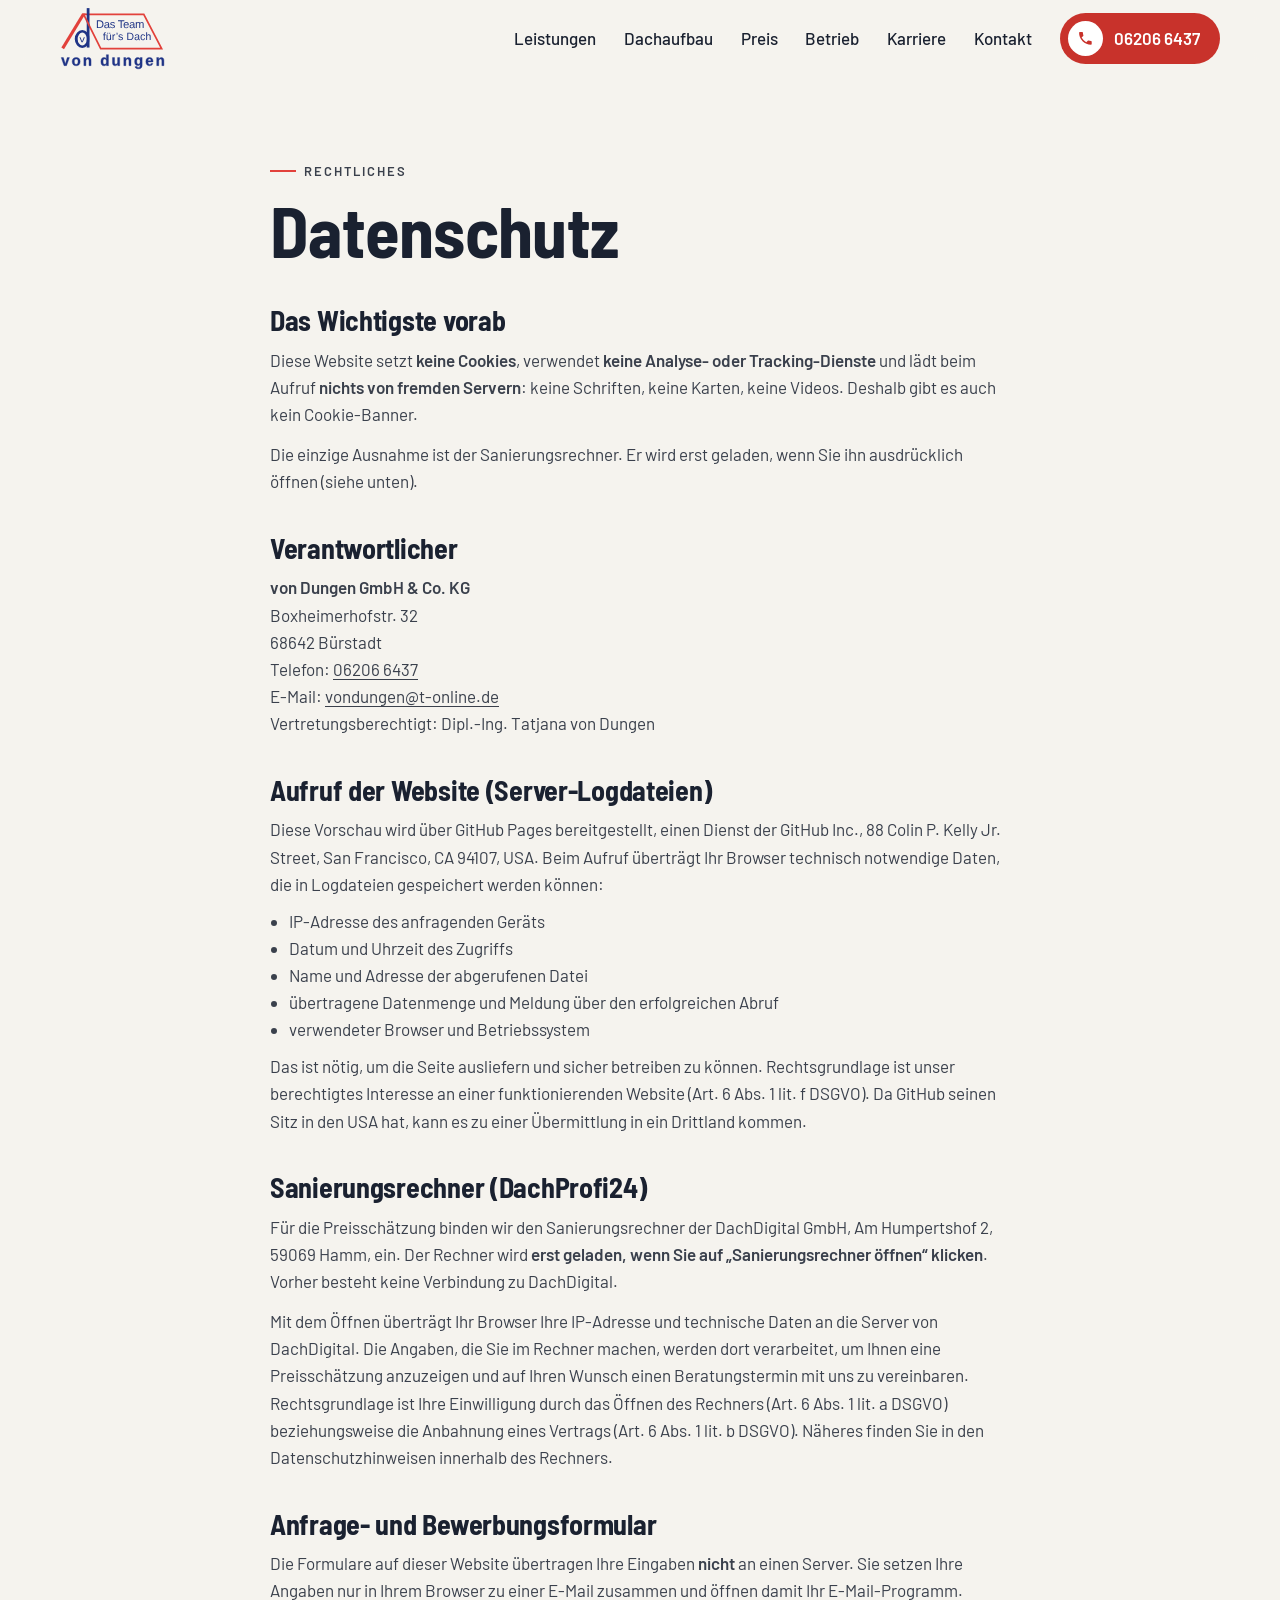
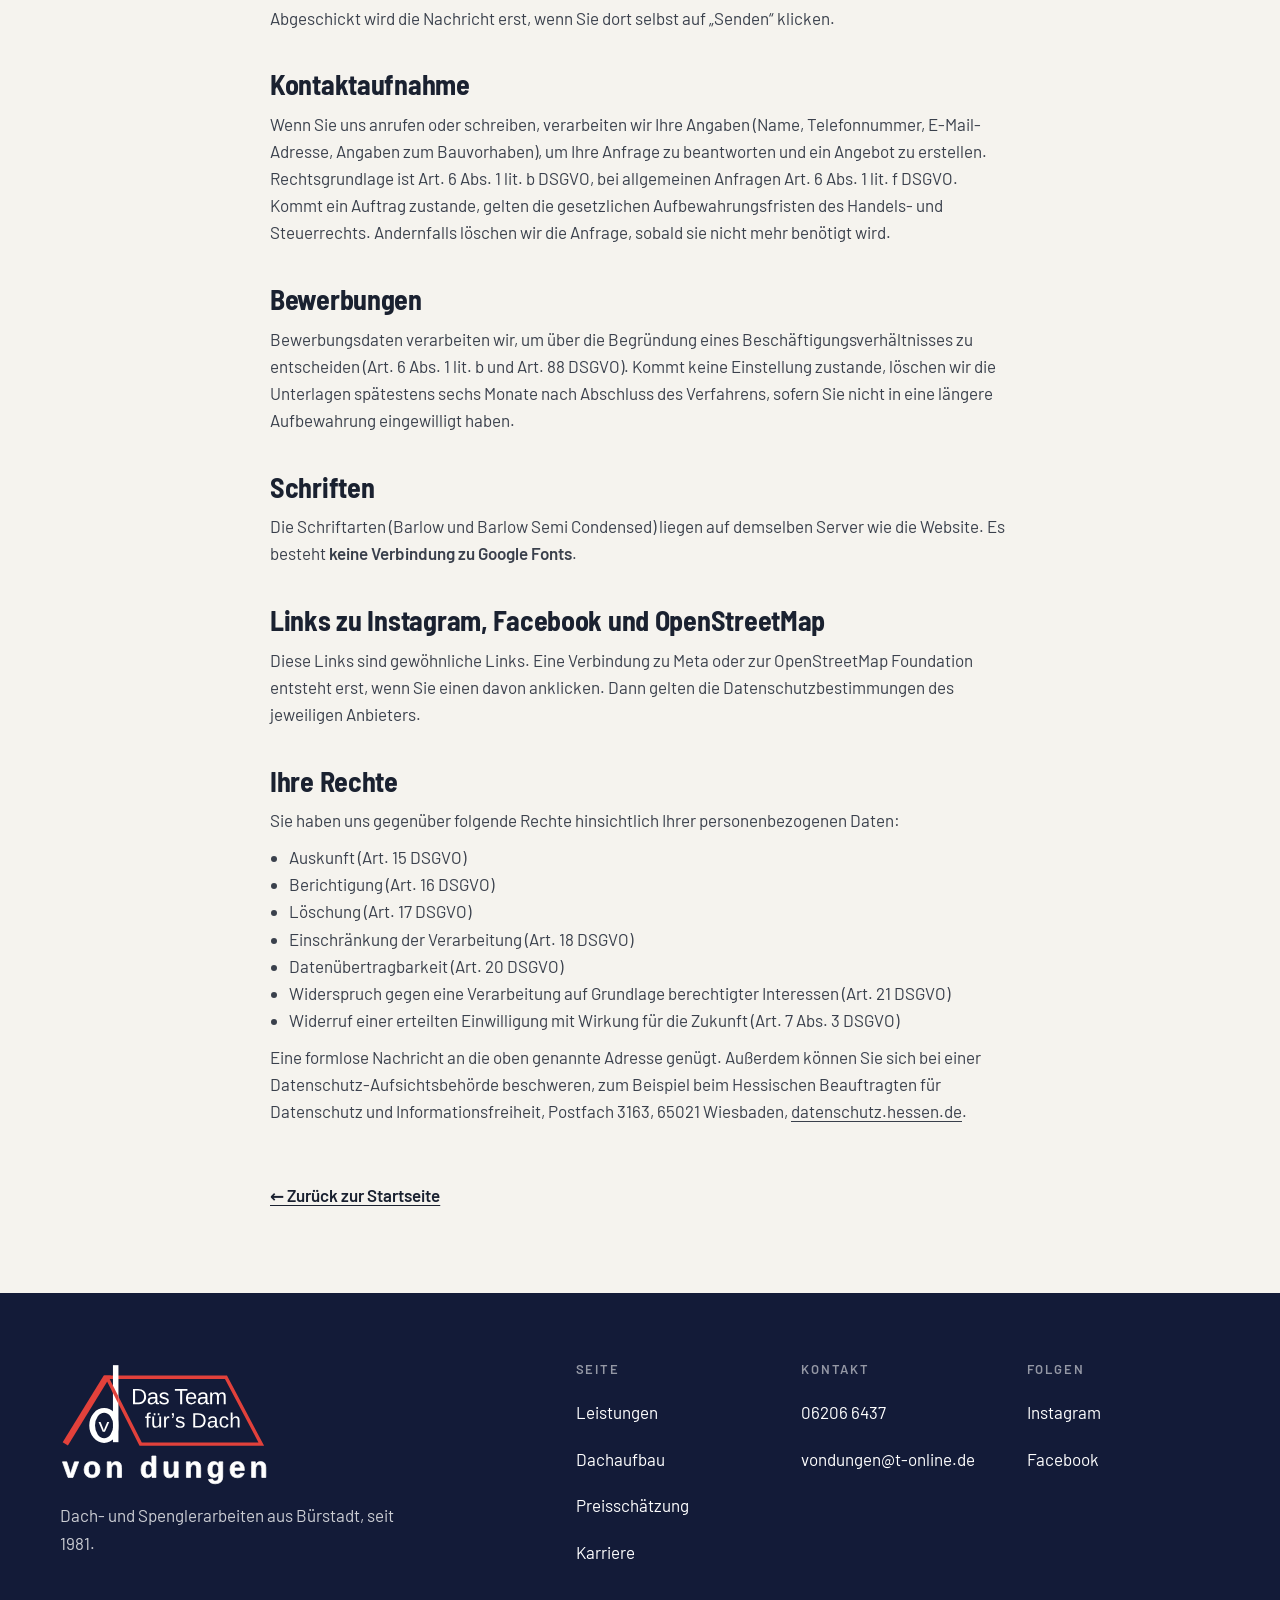
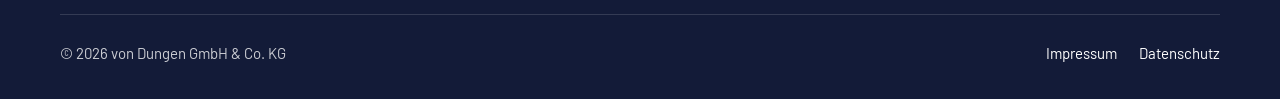
==== datenschutz.html @ ee45beb5 "Entwurf "Dachschnitt" fuer von Dungen GmbH & Co. KG Kostenloser Redesign-Entwurf fuer die Dachdecker" ====
<!DOCTYPE html>
<html lang="de">
<head>
<meta charset="utf-8" />
<meta name="viewport" content="width=device-width, initial-scale=1" />
<title>Datenschutz | von Dungen GmbH &amp; Co. KG</title>
<meta name="description" content="Datenschutzerklärung der von Dungen GmbH &amp; Co. KG, Bürstadt." />
<meta name="robots" content="noindex, nofollow" />
<link rel="canonical" href="https://vondungen-dach.de/datenschutz.html" />
<meta name="theme-color" content="#f5f3ee" />
<link rel="icon" href="favicon.svg" type="image/svg+xml" />
<link rel="preload" href="assets/fonts/barlow-semi-condensed-700.woff2" as="font" type="font/woff2" crossorigin />
<link rel="preload" href="assets/fonts/barlow-400.woff2" as="font" type="font/woff2" crossorigin />
<link rel="stylesheet" href="assets/css/style.css?v=2026-09-16-1" />
</head>
<body>

<a class="skip-link" href="#inhalt">Zum Inhalt springen</a>

<header class="kopf" id="kopf">
  <div class="shell kopf__in">
    <a class="marke" href="index.html" aria-label="von Dungen – zur Startseite">
      <img src="assets/img/logo-von-dungen.svg" alt="von dungen – Das Team für’s Dach" width="240" height="143" />
    </a>
    <nav class="nav" id="nav" aria-label="Hauptnavigation">
      <a href="index.html#leistungen">Leistungen</a>
      <a href="index.html#dachaufbau">Dachaufbau</a>
      <a href="index.html#preis">Preis</a>
      <a href="index.html#betrieb">Betrieb</a>
      <a href="karriere.html">Karriere</a>
      <a href="index.html#kontakt">Kontakt</a>
      <a class="btn btn--rot btn--pille" href="tel:+4962066437">
        <span class="btn__kreis"><svg class="ico" aria-hidden="true" viewBox="0 0 24 24"><path d="M6.6 10.8a15.1 15.1 0 0 0 6.6 6.6l2.2-2.2c.3-.3.7-.4 1-.2 1.2.4 2.4.6 3.6.6.6 0 1 .4 1 1V20c0 .6-.4 1-1 1A17 17 0 0 1 3 4c0-.6.4-1 1-1h3.5c.6 0 1 .4 1 1 0 1.3.2 2.5.6 3.6.1.4 0 .8-.2 1l-2.3 2.2Z"/></svg></span>
        06206 6437
      </a>
    </nav>
    <button class="burger" id="burger" type="button" aria-expanded="false" aria-controls="nav" aria-label="Menü öffnen">
      <span></span><span></span><span></span>
    </button>
  </div>
</header>

<main class="recht" id="inhalt">
  <div class="shell shell--schmal">
    <p class="etikett">Rechtliches</p>
    <h1>Datenschutz</h1>

    <h2>Das Wichtigste vorab</h2>
    <p>
      Diese Website setzt <strong>keine Cookies</strong>, verwendet <strong>keine Analyse- oder
      Tracking-Dienste</strong> und lädt beim Aufruf <strong>nichts von fremden Servern</strong>:
      keine Schriften, keine Karten, keine Videos. Deshalb gibt es auch kein Cookie-Banner.
    </p>
    <p>
      Die einzige Ausnahme ist der Sanierungsrechner. Er wird erst geladen, wenn Sie ihn
      ausdrücklich öffnen (siehe unten).
    </p>

    <h2>Verantwortlicher</h2>
    <address>
      <strong>von Dungen GmbH &amp; Co. KG</strong><br />
      Boxheimerhofstr. 32<br />
      68642 Bürstadt<br />
      Telefon: <a href="tel:+4962066437">06206 6437</a><br />
      E-Mail: <a href="mailto:vondungen@t-online.de">vondungen@t-online.de</a>
    </address>
    <p>Vertretungsberechtigt: Dipl.-Ing. Tatjana von Dungen</p>

    <h2>Aufruf der Website (Server-Logdateien)</h2>
    <!-- TODO Bilal: Beim Umzug auf ALL-INKL diesen Abschnitt auf ALL-INKL.COM – Neue Medien
         Münnich umstellen und den Auftragsverarbeitungsvertrag im KAS abschließen. -->
    <p>
      Diese Vorschau wird über GitHub Pages bereitgestellt, einen Dienst der GitHub Inc.,
      88 Colin P. Kelly Jr. Street, San Francisco, CA 94107, USA. Beim Aufruf überträgt Ihr
      Browser technisch notwendige Daten, die in Logdateien gespeichert werden können:
    </p>
    <ul>
      <li>IP-Adresse des anfragenden Geräts</li>
      <li>Datum und Uhrzeit des Zugriffs</li>
      <li>Name und Adresse der abgerufenen Datei</li>
      <li>übertragene Datenmenge und Meldung über den erfolgreichen Abruf</li>
      <li>verwendeter Browser und Betriebssystem</li>
    </ul>
    <p>
      Das ist nötig, um die Seite ausliefern und sicher betreiben zu können. Rechtsgrundlage ist
      unser berechtigtes Interesse an einer funktionierenden Website (Art. 6 Abs. 1 lit. f DSGVO).
      Da GitHub seinen Sitz in den USA hat, kann es zu einer Übermittlung in ein Drittland kommen.
    </p>

    <h2 id="rechner">Sanierungsrechner (DachProfi24)</h2>
    <!-- TODO Bilal: Mit Frau von Dungen klären, ob mit der DachDigital GmbH ein
         Auftragsverarbeitungsvertrag besteht, und diesen Abschnitt danach anpassen. -->
    <p>
      Für die Preisschätzung binden wir den Sanierungsrechner der DachDigital GmbH, Am Humpertshof 2,
      59069 Hamm, ein. Der Rechner wird <strong>erst geladen, wenn Sie auf „Sanierungsrechner
      öffnen“ klicken</strong>. Vorher besteht keine Verbindung zu DachDigital.
    </p>
    <p>
      Mit dem Öffnen überträgt Ihr Browser Ihre IP-Adresse und technische Daten an die Server von
      DachDigital. Die Angaben, die Sie im Rechner machen, werden dort verarbeitet, um Ihnen eine
      Preisschätzung anzuzeigen und auf Ihren Wunsch einen Beratungstermin mit uns zu vereinbaren.
      Rechtsgrundlage ist Ihre Einwilligung durch das Öffnen des Rechners (Art. 6 Abs. 1 lit. a
      DSGVO) beziehungsweise die Anbahnung eines Vertrags (Art. 6 Abs. 1 lit. b DSGVO). Näheres
      finden Sie in den Datenschutzhinweisen innerhalb des Rechners.
    </p>

    <h2>Anfrage- und Bewerbungsformular</h2>
    <p>
      Die Formulare auf dieser Website übertragen Ihre Eingaben <strong>nicht</strong> an einen
      Server. Sie setzen Ihre Angaben nur in Ihrem Browser zu einer E-Mail zusammen und öffnen
      damit Ihr E-Mail-Programm. Abgeschickt wird die Nachricht erst, wenn Sie dort selbst auf
      „Senden“ klicken.
    </p>

    <h2>Kontaktaufnahme</h2>
    <p>
      Wenn Sie uns anrufen oder schreiben, verarbeiten wir Ihre Angaben (Name, Telefonnummer,
      E-Mail-Adresse, Angaben zum Bauvorhaben), um Ihre Anfrage zu beantworten und ein Angebot
      zu erstellen. Rechtsgrundlage ist Art. 6 Abs. 1 lit. b DSGVO, bei allgemeinen Anfragen
      Art. 6 Abs. 1 lit. f DSGVO. Kommt ein Auftrag zustande, gelten die gesetzlichen
      Aufbewahrungsfristen des Handels- und Steuerrechts. Andernfalls löschen wir die Anfrage,
      sobald sie nicht mehr benötigt wird.
    </p>

    <h2>Bewerbungen</h2>
    <p>
      Bewerbungsdaten verarbeiten wir, um über die Begründung eines Beschäftigungsverhältnisses
      zu entscheiden (Art. 6 Abs. 1 lit. b und Art. 88 DSGVO). Kommt keine Einstellung zustande,
      löschen wir die Unterlagen spätestens sechs Monate nach Abschluss des Verfahrens, sofern
      Sie nicht in eine längere Aufbewahrung eingewilligt haben.
    </p>

    <h2>Schriften</h2>
    <p>
      Die Schriftarten (Barlow und Barlow Semi Condensed) liegen auf demselben Server wie die
      Website. Es besteht <strong>keine Verbindung zu Google Fonts</strong>.
    </p>

    <h2>Links zu Instagram, Facebook und OpenStreetMap</h2>
    <p>
      Diese Links sind gewöhnliche Links. Eine Verbindung zu Meta oder zur OpenStreetMap Foundation
      entsteht erst, wenn Sie einen davon anklicken. Dann gelten die Datenschutzbestimmungen des
      jeweiligen Anbieters.
    </p>

    <h2>Ihre Rechte</h2>
    <p>Sie haben uns gegenüber folgende Rechte hinsichtlich Ihrer personenbezogenen Daten:</p>
    <ul>
      <li>Auskunft (Art. 15 DSGVO)</li>
      <li>Berichtigung (Art. 16 DSGVO)</li>
      <li>Löschung (Art. 17 DSGVO)</li>
      <li>Einschränkung der Verarbeitung (Art. 18 DSGVO)</li>
      <li>Datenübertragbarkeit (Art. 20 DSGVO)</li>
      <li>Widerspruch gegen eine Verarbeitung auf Grundlage berechtigter Interessen (Art. 21 DSGVO)</li>
      <li>Widerruf einer erteilten Einwilligung mit Wirkung für die Zukunft (Art. 7 Abs. 3 DSGVO)</li>
    </ul>
    <p>
      Eine formlose Nachricht an die oben genannte Adresse genügt. Außerdem können Sie sich bei
      einer Datenschutz-Aufsichtsbehörde beschweren, zum Beispiel beim Hessischen Beauftragten
      für Datenschutz und Informationsfreiheit, Postfach 3163, 65021 Wiesbaden,
      <a href="https://datenschutz.hessen.de" target="_blank" rel="noopener">datenschutz.hessen.de</a>.
    </p>

    <a class="zurueck" href="index.html">&larr; Zurück zur Startseite</a>
  </div>
</main>

<footer class="fuss">
  <div class="shell">
    <div class="fuss__raster">
      <div class="fuss__marke">
        <img src="assets/img/logo-von-dungen-hell.svg" alt="von dungen – Das Team für’s Dach" width="240" height="143" loading="lazy" />
        <p>Dach- und Spenglerarbeiten aus Bürstadt, seit 1981.</p>
      </div>
      <div>
        <h4>Seite</h4>
        <ul>
          <li><a href="index.html#leistungen">Leistungen</a></li>
          <li><a href="index.html#dachaufbau">Dachaufbau</a></li>
          <li><a href="index.html#preis">Preisschätzung</a></li>
          <li><a href="karriere.html">Karriere</a></li>
        </ul>
      </div>
      <div>
        <h4>Kontakt</h4>
        <ul>
          <li><a href="tel:+4962066437">06206 6437</a></li>
          <li><a href="mailto:vondungen@t-online.de">vondungen@t-online.de</a></li>
        </ul>
      </div>
      <div>
        <h4>Folgen</h4>
        <ul>
          <li><a href="https://www.instagram.com/vondungendach/" target="_blank" rel="noopener">Instagram</a></li>
          <li><a href="https://www.facebook.com/DachundSpenglerarbeiten/" target="_blank" rel="noopener">Facebook</a></li>
        </ul>
      </div>
    </div>
    <div class="fuss__unten">
      <span>&copy; <span data-jahr>2026</span> von Dungen GmbH &amp; Co. KG</span>
      <nav aria-label="Rechtliches">
        <a href="impressum.html">Impressum</a>
        <a href="datenschutz.html">Datenschutz</a>
      </nav>
    </div>
  </div>
</footer>

<script src="assets/js/main.js?v=2026-09-16-1"></script>
</body>
</html>
---- assets/css/style.css ----
/* =========================================================
   von Dungen GmbH & Co. KG — Entwurf „Dachschnitt“
   Papier, Tusche und die beiden Farben aus dem Logo.
   Rot nur für Knöpfe und die gerade beschriebene Schicht,
   Blau für die dunklen Flächen.
   ========================================================= */

@font-face { font-family: "Barlow"; font-style: normal; font-weight: 400; font-display: swap; src: url("../fonts/barlow-400.woff2") format("woff2"); }
@font-face { font-family: "Barlow"; font-style: normal; font-weight: 500; font-display: swap; src: url("../fonts/barlow-500.woff2") format("woff2"); }
@font-face { font-family: "Barlow"; font-style: normal; font-weight: 600; font-display: swap; src: url("../fonts/barlow-600.woff2") format("woff2"); }
@font-face { font-family: "Barlow Semi Condensed"; font-style: normal; font-weight: 600; font-display: swap; src: url("../fonts/barlow-semi-condensed-600.woff2") format("woff2"); }
@font-face { font-family: "Barlow Semi Condensed"; font-style: normal; font-weight: 700; font-display: swap; src: url("../fonts/barlow-semi-condensed-700.woff2") format("woff2"); }

:root {
  --papier: #f5f3ee;
  --papier-2: #ebe7df;
  --weiss: #fffdf9;
  --tusche: #1a2130;
  --grau: #585e6a;
  --bestand: #a3a6ad;
  --haar: #d8d2c7;
  --rot: #c8322b;            /* Knöpfe: weiße Schrift erreicht 5,4 : 1 */
  --rot-dunkel: #a5271f;
  --rot-logo: #e2413b;
  --blau: #1f3486;
  --nacht: #131b38;           /* Logo-Blau, stark abgedunkelt */
  --nacht-2: #1b2548;

  --schrift: "Barlow", "Segoe UI", system-ui, -apple-system, Arial, sans-serif;
  --titel: "Barlow Semi Condensed", "Arial Narrow", "Segoe UI", Arial, sans-serif;
  --ease: cubic-bezier(.22, .8, .24, 1);
  --rand: clamp(1.1rem, .6rem + 2.4vw, 2.5rem);
  --breite: 1240px;
  --kopf-h: 76px;
  --radius: 14px;

  color-scheme: light;
}

*, *::before, *::after { box-sizing: border-box; }
html { -webkit-text-size-adjust: 100%; scroll-behavior: smooth; scroll-padding-top: calc(var(--kopf-h) + 12px); }
@media (prefers-reduced-motion: reduce) { html { scroll-behavior: auto; } }
body {
  margin: 0;
  background: var(--papier);
  color: var(--tusche);
  font: 400 1.0625rem/1.6 var(--schrift);
  text-rendering: optimizeLegibility;
  -webkit-font-smoothing: antialiased;
}
img, svg { display: block; max-width: 100%; }
a { color: inherit; }
button { font: inherit; }
h1, h2, h3, h4 { font-family: var(--titel); font-weight: 700; line-height: 1.05; letter-spacing: -.01em; margin: 0; text-wrap: balance; }
p { margin: 0; }
address { font-style: normal; }
:focus-visible { outline: 3px solid var(--rot); outline-offset: 3px; border-radius: 4px; }

.shell { width: 100%; max-width: var(--breite); margin-inline: auto; padding-inline: var(--rand); }
.shell--schmal { max-width: 820px; }

.skip-link {
  position: absolute; left: 1rem; top: -4rem; z-index: 100;
  background: var(--tusche); color: #fff; padding: .7rem 1rem; border-radius: 8px; text-decoration: none;
}
.skip-link:focus { top: 1rem; }

.etikett {
  display: inline-flex; align-items: center; gap: .55rem;
  font: 600 .8125rem/1 var(--schrift); letter-spacing: .14em; text-transform: uppercase;
  color: var(--grau);
}
.etikett::before { content: ""; width: 1.6rem; height: 2px; background: var(--rot-logo); }
.etikett--ohne::before { display: none; }

.ico { width: 1.15em; height: 1.15em; fill: currentColor; flex: none; }

/* ---------- Knöpfe ---------- */
.btn {
  display: inline-flex; align-items: center; justify-content: center; gap: .6rem;
  min-height: 3.25rem; padding: .8rem 1.4rem;
  border: 2px solid transparent; border-radius: 999px;
  font: 600 1.0625rem/1.1 var(--schrift); text-decoration: none; cursor: pointer;
  transition: background-color .2s var(--ease), color .2s var(--ease), border-color .2s var(--ease), transform .2s var(--ease);
}
.btn:active { transform: translateY(1px); }
.btn--rot { background: var(--rot); color: #fff; }
.btn--rot:hover { background: var(--rot-dunkel); }
.btn--linie { border-color: var(--tusche); color: var(--tusche); background: transparent; }
.btn--linie:hover { background: var(--tusche); color: var(--papier); }
.btn--hell { background: #fff; color: var(--nacht); }
.btn--hell:hover { background: var(--papier-2); }
.btn--linie-hell { border-color: rgba(255,255,255,.55); color: #fff; }
.btn--linie-hell:hover { background: #fff; color: var(--nacht); }
/* Die Telefonnummer als rote Pille: weißer Kreis mit Hörer, wie ein Knopf */
.btn--pille { padding: .35rem 1.15rem .35rem .35rem; min-height: 2.9rem; gap: .65rem; }
.btn--pille .btn__kreis {
  display: grid; place-items: center; width: 2.2rem; height: 2.2rem; border-radius: 50%;
  background: #fff; color: var(--rot);
}
.btn--pille:hover .btn__kreis { color: var(--rot-dunkel); }
.btn--pille .ico { width: 1.05rem; height: 1.05rem; }

/* =========================================================
   Kopfleiste
   ========================================================= */
.kopf {
  position: sticky; top: 0; z-index: 50;
  transition: box-shadow .3s var(--ease);
}
/* Unschärfe auf ::before, nicht auf der Leiste selbst: backdrop-filter
   machte bei Susanbau die Kopfleiste zum Bezugsrahmen des festen Handy-Menüs. */
.kopf::before {
  content: ""; position: absolute; inset: 0; z-index: -1;
  background: rgba(245, 243, 238, .9);
  -webkit-backdrop-filter: blur(12px); backdrop-filter: blur(12px);
  border-bottom: 1px solid transparent;
  transition: border-color .3s var(--ease);
}
.kopf.is-stuck::before { border-bottom-color: var(--haar); }
.kopf__in { display: flex; align-items: center; gap: 1.5rem; min-height: var(--kopf-h); }
.marke { display: block; flex: none; padding-block: .45rem; }
.marke img { height: 3.9rem; width: auto; }

.nav { display: flex; align-items: center; gap: .15rem; margin-left: auto; }
.nav a:not(.btn) {
  position: relative; padding: .6rem .8rem; border-radius: 8px;
  font-weight: 500; text-decoration: none; color: var(--tusche);
}
.nav a:not(.btn)::after {
  content: ""; position: absolute; left: .8rem; right: .8rem; bottom: .35rem; height: 2px;
  background: var(--rot-logo); transform: scaleX(0); transform-origin: left; transition: transform .25s var(--ease);
}
.nav a:not(.btn):hover::after, .nav a.is-aktiv::after, .nav a[aria-current="page"]::after { transform: scaleX(1); }
.nav .btn { margin-left: .8rem; }
.nav__nur-mobil { display: none; }

.burger {
  display: none; margin-left: auto; width: 3rem; height: 3rem; border: 0; border-radius: 10px;
  background: transparent; cursor: pointer; position: relative;
}
.burger span { position: absolute; left: .75rem; right: .75rem; height: 2px; background: var(--tusche); transition: transform .25s var(--ease), opacity .2s; }
.burger span:nth-child(1) { top: 1.05rem; }
.burger span:nth-child(2) { top: 1.45rem; }
.burger span:nth-child(3) { top: 1.85rem; }
.burger[aria-expanded="true"] span:nth-child(1) { transform: translateY(.4rem) rotate(45deg); }
.burger[aria-expanded="true"] span:nth-child(2) { opacity: 0; }
.burger[aria-expanded="true"] span:nth-child(3) { transform: translateY(-.4rem) rotate(-45deg); }

@media (max-width: 1180px) {
  .nav a:not(.btn) { padding-inline: .6rem; }
  .nav a:not(.btn)::after { left: .6rem; right: .6rem; }
}
@media (max-width: 1060px) {
  .burger { display: block; }
  .nav {
    position: fixed; left: 0; right: 0; top: var(--kopf-unten, var(--kopf-h)); bottom: 0;
    flex-direction: column; align-items: stretch; gap: 0;
    padding: 1rem var(--rand) 2rem; background: var(--papier);
    border-top: 1px solid var(--haar);
    overflow-y: auto; visibility: hidden; opacity: 0; transform: translateY(-.5rem);
    transition: opacity .25s var(--ease), transform .25s var(--ease), visibility 0s .25s;
  }
  .nav.is-open { visibility: visible; opacity: 1; transform: none; transition-delay: 0s; }
  .nav a:not(.btn) { font: 700 1.6rem/1.2 var(--titel); padding: .85rem 0; border-bottom: 1px solid var(--haar); border-radius: 0; }
  .nav a:not(.btn)::after { display: none; }
  .nav .btn { margin: 1.4rem 0 0; }
  .nav__nur-mobil { display: inline-flex; }
  body.nav-open { overflow: hidden; }
}
@media (max-width: 560px) {
  :root { --kopf-h: 64px; }
  .marke img { height: 2.7rem; }
}

/* =========================================================
   Hero: Überschrift links, Hausschnitt rechts
   ========================================================= */
.held { padding-block: clamp(1.8rem, 1rem + 3vw, 3.5rem) clamp(2.5rem, 1.5rem + 3vw, 4.5rem); overflow: hidden; }
/* Oben Überschrift und Knöpfe, darunter die Zeichnung über die ganze Breite */
.held__kopf { display: grid; grid-template-columns: minmax(0, 7fr) minmax(0, 5fr); gap: 1.5rem clamp(2rem, 5vw, 5rem); align-items: end; }
.held h1 { font-size: clamp(3rem, 1.4rem + 5.6vw, 6.4rem); margin-top: 1rem; line-height: .92; }
.held h1 .rot { color: var(--rot-logo); }
.held__lead { font-size: clamp(1.1rem, 1rem + .35vw, 1.3rem); color: var(--grau); max-width: 30rem; }
.held__knoepfe { display: flex; flex-wrap: wrap; gap: .8rem; margin-top: 1.5rem; }

.held__zeichnung { margin: clamp(1.2rem, 3vw, 2.8rem) 0 0; }
.held__fuss { display: flex; flex-wrap: wrap; align-items: end; justify-content: space-between; gap: 1rem 2rem; margin-top: 1.2rem; padding-top: 1.1rem; border-top: 1px solid var(--haar); }
.held__fakten { display: grid; grid-template-columns: repeat(3, auto); gap: .6rem clamp(1.4rem, 4vw, 3.5rem); margin: 0; padding: 0; list-style: none; }
.held__fakten li { display: flex; flex-direction: column; }
.held__fakten b { font: 700 clamp(1.6rem, 1.2rem + 1vw, 2.2rem)/1 var(--titel); }
.held__fakten span { font-size: .9375rem; color: var(--grau); }
.held__bildtext { font-size: .875rem; color: var(--grau); }

@media (max-width: 900px) {
  .held__kopf { grid-template-columns: 1fr; }
  .held__zeichnung { margin-inline: calc(var(--rand) * -.5); }
  .held__fuss { margin-inline: calc(var(--rand) * .5); }
}
@media (max-width: 480px) {
  .held__fakten { grid-template-columns: repeat(3, minmax(0, 1fr)); gap: .6rem 1rem; }
  .held__fakten span { font-size: .8125rem; line-height: 1.3; }
}

/* =========================================================
   Zeichnungen: gemeinsame Linien
   Alle Zustände laufen über geerbte CSS-Variablen, weil dieselbe
   Zeichnung per <use> in den Leistungs-Kacheln wiederkehrt und
   Selektoren dort nicht hineinreichen. Aus demselben Grund stehen
   .l, .f usw. ohne .zeichnung davor: In der <use>-Kopie gibt es
   diesen Vorfahren nicht, die Linien wären sonst schwarz gefüllt.
   ========================================================= */
.zeichnung { width: 100%; height: auto; overflow: hidden; }
.schnitt-held { overflow: visible; }
.l {
  fill: none; stroke: currentColor; stroke-width: 1.4px;
  vector-effect: non-scaling-stroke; stroke-linejoin: round; stroke-linecap: round;
}
.l--fein { stroke-width: .8px; }
.l--boden { stroke-width: 2px; }
.l--daemm { stroke-width: .9px; }
.l--strich { stroke-dasharray: 5 4; stroke-width: .9px; }
.l--bahn { stroke-width: 2.4px; }
.l--blech { stroke-width: 2px; }
.l--punkt { stroke-width: 2.2px; }
.l--pflanze { stroke-width: 1.1px; }
.f { fill: currentColor; fill-opacity: .1; }
.f--ziegel { fill-opacity: .26; }
.f--glas { fill-opacity: .16; }
.f--voll { fill-opacity: .85; }
.papier { fill: var(--zeichnung-grund, var(--papier)); }
.etikett-svg { font: 600 22px/1 var(--schrift); letter-spacing: .14em; text-transform: uppercase; fill: var(--bestand); }
.nummer__kreis { fill: var(--zeichnung-grund, var(--papier)); stroke: currentColor; stroke-width: 1.6px; vector-effect: non-scaling-stroke; }
.nummer__text { font: 700 23px/1 var(--titel); fill: currentColor; text-anchor: middle; }

.schicht { color: var(--schicht-standard, var(--tusche)); transition: color .45s var(--ease), opacity .55s var(--ease), transform .7s var(--ease); }
.schicht--bestand  { color: var(--farbe-bestand, var(--bestand)); }
.schicht--daemmung { color: var(--farbe-daemmung, var(--schicht-standard, var(--tusche))); }
.schicht--lattung  { color: var(--farbe-lattung, var(--schicht-standard, var(--tusche))); }
.schicht--ziegel   { color: var(--farbe-ziegel, var(--schicht-standard, var(--tusche))); }
.schicht--fenster  { color: var(--farbe-fenster, var(--schicht-standard, var(--tusche))); }
.schicht--spengler { color: var(--farbe-spengler, var(--schicht-standard, var(--tusche))); }
.schicht--flach    { color: var(--farbe-flach, var(--schicht-standard, var(--tusche))); }
.schicht--gruen    { color: var(--farbe-gruen, var(--schicht-standard, var(--tusche))); }
.schicht--terrasse { color: var(--farbe-terrasse, var(--schicht-standard, var(--tusche))); }
.schicht--wartung  { color: var(--farbe-wartung, var(--schicht-standard, var(--tusche))); }

/* Aufbau beim Laden: erst der Rohbau von unten nach oben, dann Schicht um Schicht */
.schnitt-held.baut-auf { --schicht-auftritt: schicht-rein .8s var(--ease) both; animation: rohbau 1.1s var(--ease) both; }
.schicht:not(.schicht--bestand) { animation: var(--schicht-auftritt, none); animation-delay: calc(var(--i, 0) * 150ms + 650ms); }
@keyframes rohbau { from { clip-path: inset(100% 0 0 0); } to { clip-path: inset(-5% -5% -5% -5%); } }
@keyframes schicht-rein { from { opacity: 0; transform: translateY(-14px); } to { opacity: 1; transform: none; } }
@media (prefers-reduced-motion: reduce) {
  .schnitt-held.baut-auf { animation: none; --schicht-auftritt: none; }
  .schicht { transition: none; }
}

/* =========================================================
   Abschnitte allgemein
   ========================================================= */
.abschnitt { padding-block: clamp(4rem, 2.5rem + 6vw, 7.5rem); }
.abschnitt--papier2 { background: var(--papier-2); }
.abschnitt--nacht { background: var(--nacht); color: #fff; }
.abschnitt--nacht .etikett { color: rgba(255,255,255,.7); }
.kopfzeile { max-width: 46rem; margin-bottom: clamp(2.2rem, 1.5rem + 2vw, 3.5rem); }
.kopfzeile h2 { font-size: clamp(2.2rem, 1.4rem + 3vw, 3.9rem); margin-top: .9rem; }
.kopfzeile p { margin-top: 1.1rem; font-size: 1.1875rem; color: var(--grau); }
.abschnitt--nacht .kopfzeile p { color: rgba(255,255,255,.78); }

.reveal-on .reveal { opacity: 0; transform: translateY(18px); transition: opacity .7s var(--ease), transform .7s var(--ease); }
.reveal-on .reveal.is-in { opacity: 1; transform: none; }

/* =========================================================
   Schicht für Schicht (Traufdetail)
   Ohne JavaScript, am Handy und bei wenig Höhe: Zeichnung komplett,
   Schritte als Liste darunter. Erst .aufbau-an am <html> macht daraus
   den klebenden Abschnitt.
   ========================================================= */
.aufbau__in { display: grid; grid-template-columns: minmax(0, 5fr) minmax(0, 6fr); gap: clamp(2rem, 5vw, 5rem); align-items: center; }
.aufbau__zeichnung { --zeichnung-grund: var(--papier-2); }
.aufbau .zeichnung .schicht { color: var(--tusche); }
.aufbau .zeichnung .schicht--bestand { color: var(--bestand); }

.schritte { list-style: none; margin: 0; padding: 0; counter-reset: schritt; position: relative; }
.schritt { display: grid; grid-template-columns: 2.6rem 1fr; gap: 0 1rem; padding: 1.1rem 0; border-top: 1px solid var(--haar); }
.schritt:last-child { border-bottom: 1px solid var(--haar); }
.schritt__nr {
  display: grid; place-items: center; width: 2.4rem; height: 2.4rem; border-radius: 50%;
  border: 1.6px solid currentColor; font: 700 1.1rem/1 var(--titel);
  transition: background-color .35s var(--ease), color .35s var(--ease), border-color .35s var(--ease);
}
.schritt h3 { font-size: 1.55rem; line-height: 1.1; align-self: center; }
.schritt__text { grid-column: 2; margin-top: .35rem; color: var(--grau); }
.schritt__leistung { grid-column: 2; margin-top: .45rem; font-size: .9375rem; font-weight: 600; color: var(--rot); }

.aufbau-an .aufbau { height: 470vh; padding-block: 0; }
.aufbau-an .aufbau__buehne {
  position: sticky; top: var(--kopf-h); height: calc(100vh - var(--kopf-h)); height: calc(100svh - var(--kopf-h));
  display: flex; align-items: center;
}
.aufbau-an .aufbau__buehne > .shell { width: 100%; }
.aufbau-an .aufbau .kopfzeile { margin-bottom: 1.6rem; }
.aufbau-an .aufbau .kopfzeile h2 { font-size: clamp(2rem, 1rem + 2.4vw, 3.3rem); }
.aufbau-an .aufbau .kopfzeile p { font-size: 1.0625rem; }
.aufbau-an .aufbau__zeichnung .zeichnung { max-height: calc(100svh - var(--kopf-h) - 5rem); }
.aufbau-an .schritt { padding: .7rem 0; cursor: pointer; }
.aufbau-an .schritt h3 { font-size: 1.35rem; color: var(--grau); transition: color .35s var(--ease); }
.aufbau-an .schritt__nr { color: var(--bestand); }
.aufbau-an .schritt__text, .aufbau-an .schritt__leistung {
  max-height: 0; margin-top: 0; opacity: 0; overflow: hidden;
  transition: max-height .5s var(--ease), opacity .4s var(--ease), margin-top .5s var(--ease);
}
.aufbau-an .schritt.is-fertig .schritt__nr { color: var(--tusche); }
.aufbau-an .schritt.is-fertig h3 { color: var(--tusche); }
.aufbau-an .schritt.is-aktiv h3 { color: var(--tusche); }
.aufbau-an .schritt.is-aktiv .schritt__nr { background: var(--rot); border-color: var(--rot); color: #fff; }
.aufbau-an .schritt.is-aktiv .schritt__text { max-height: 9em; opacity: 1; margin-top: .35rem; }
.aufbau-an .schritt.is-aktiv .schritt__leistung { max-height: 3em; opacity: 1; margin-top: .45rem; }

.aufbau-an .aufbau .traufe-1, .aufbau-an .aufbau .traufe-2, .aufbau-an .aufbau .traufe-3,
.aufbau-an .aufbau .traufe-4, .aufbau-an .aufbau .traufe-5 { opacity: 0; transform: translate(-22px, -32px); }
.aufbau-an .aufbau .traufe-1 { transform: translate(22px, 32px); }
.aufbau-an .aufbau.ab-1 .traufe-1, .aufbau-an .aufbau.ab-2 .traufe-2, .aufbau-an .aufbau.ab-3 .traufe-3,
.aufbau-an .aufbau.ab-4 .traufe-4, .aufbau-an .aufbau.ab-5 .traufe-5 { opacity: 1; transform: none; }
.aufbau-an .aufbau.aktiv-1 .traufe-1, .aufbau-an .aufbau.aktiv-2 .traufe-2, .aufbau-an .aufbau.aktiv-3 .traufe-3,
.aufbau-an .aufbau.aktiv-4 .traufe-4, .aufbau-an .aufbau.aktiv-5 .traufe-5 { color: var(--rot); }

/* Schmal: Überschrift, dann Zeichnung, dann die Schritte */
@media (max-width: 1000px) {
  .aufbau__in { grid-template-columns: 1fr; gap: 0; }
  .aufbau__text { display: contents; }
  .aufbau .kopfzeile { order: 1; margin-bottom: 1.5rem; }
  .aufbau__zeichnung { order: 2; max-width: 620px; margin-bottom: 1.5rem; }
  .schritte { order: 3; }
}

/* =========================================================
   Leistungen
   ========================================================= */
.leistungen { display: grid; grid-template-columns: repeat(4, minmax(0, 1fr)); gap: 1rem; list-style: none; margin: 0; padding: 0; }
.leistung {
  --schicht-standard: #b9bcc2; --farbe-bestand: #d3d4d7; --zeichnung-grund: var(--weiss);
  display: flex; flex-direction: column;
  background: var(--weiss); border: 1px solid var(--haar); border-radius: var(--radius); overflow: hidden;
  transition: border-color .3s var(--ease), transform .3s var(--ease), box-shadow .3s var(--ease);
}
.leistung:hover { border-color: #c4bdb0; transform: translateY(-3px); box-shadow: 0 14px 30px -18px rgba(26, 33, 48, .35); }
.leistung__bild { aspect-ratio: 4 / 3; border-bottom: 1px solid var(--haar); background: var(--weiss); }
.leistung__bild svg { width: 100%; height: 100%; }
.leistung__text { padding: 1.1rem 1.2rem 1.35rem; }
.leistung h3 { font-size: 1.5rem; }
.leistung p { margin-top: .45rem; font-size: 1rem; color: var(--grau); }
.leistung--steildach { --farbe-ziegel: var(--rot); --farbe-lattung: var(--tusche); }
.leistung--daemmung  { --farbe-daemmung: var(--rot); }
.leistung--fenster   { --farbe-fenster: var(--rot); }
.leistung--flachdach { --farbe-flach: var(--rot); }
.leistung--gruen     { --farbe-gruen: var(--rot); }
.leistung--terrasse  { --farbe-terrasse: var(--rot); }
.leistung--spengler  { --farbe-spengler: var(--rot); }
.leistung--wartung   { --farbe-wartung: var(--rot); }
.leistungen__fuss { margin-top: 2rem; display: flex; flex-wrap: wrap; gap: 1rem 2rem; align-items: center; justify-content: space-between; }
.leistungen__fuss p { color: var(--grau); max-width: 44rem; }

@media (max-width: 1060px) { .leistungen { grid-template-columns: repeat(2, minmax(0, 1fr)); } }
/* Am Handy: Ausschnitt links, Text rechts, damit acht Karten nicht acht Bildschirme füllen */
@media (max-width: 640px) {
  .leistungen { grid-template-columns: 1fr; gap: .7rem; }
  .leistung { flex-direction: row; }
  .leistung:hover { transform: none; }
  .leistung__bild { flex: 0 0 38%; aspect-ratio: auto; min-height: 7.5rem; border-bottom: 0; border-right: 1px solid var(--haar); }
  .leistung__text { padding: .8rem .95rem .95rem; align-self: center; }
  .leistung h3 { font-size: 1.3rem; }
  .leistung p { font-size: .9375rem; line-height: 1.45; margin-top: .3rem; }
}

/* =========================================================
   Preisschätzung
   ========================================================= */
.preis__in { display: grid; grid-template-columns: minmax(0, 6fr) minmax(0, 5fr); gap: clamp(2rem, 5vw, 5rem); align-items: center; }
.preis .kopfzeile { margin-bottom: 0; }
.preis__karte { background: var(--nacht-2); border: 1px solid rgba(255,255,255,.12); border-radius: calc(var(--radius) + 4px); padding: clamp(1.4rem, 1rem + 2vw, 2.4rem); }
.preis__schritte { list-style: none; margin: 0 0 1.8rem; padding: 0; counter-reset: p; }
.preis__schritte li { counter-increment: p; display: grid; grid-template-columns: 2.4rem 1fr; gap: 1rem; align-items: start; padding: .8rem 0; border-bottom: 1px solid rgba(255,255,255,.12); }
.preis__schritte li::before {
  content: counter(p); display: grid; place-items: center; width: 2.2rem; height: 2.2rem; border-radius: 50%;
  border: 1.6px solid rgba(255,255,255,.5); font: 700 1.05rem/1 var(--titel);
}
.preis__schritte b { display: block; font: 700 1.3rem/1.15 var(--titel); }
.preis__schritte span { color: rgba(255,255,255,.72); font-size: .9875rem; }
.preis__hinweis { margin-top: 1rem; font-size: .875rem; color: rgba(255,255,255,.62); }
.preis__hinweis a { color: #fff; }
@media (max-width: 900px) { .preis__in { grid-template-columns: 1fr; } }

.rechner { width: min(1100px, 100vw - 2rem); height: min(760px, 100vh - 2rem); padding: 0; border: 0; border-radius: var(--radius); background: #fff; overflow: hidden; }
.rechner::backdrop { background: rgba(19, 27, 56, .72); }
.rechner__kopf { display: flex; align-items: center; justify-content: space-between; gap: 1rem; padding: .6rem .6rem .6rem 1.2rem; border-bottom: 1px solid var(--haar); }
.rechner__kopf b { font: 700 1.2rem/1 var(--titel); }
.rechner__zu { width: 2.9rem; height: 2.9rem; border: 0; border-radius: 50%; background: var(--papier-2); cursor: pointer; display: grid; place-items: center; }
.rechner__zu:hover { background: var(--haar); }
.rechner iframe { display: block; width: 100%; height: calc(100% - 4.1rem); border: 0; }
@media (max-width: 700px) {
  .rechner { width: 100vw; height: 100vh; height: 100dvh; max-width: none; max-height: none; border-radius: 0; }
}

/* =========================================================
   Betrieb
   ========================================================= */
.betrieb__in { display: grid; grid-template-columns: minmax(0, 6fr) minmax(0, 5fr); gap: clamp(2rem, 5vw, 5rem); align-items: start; }
.betrieb__text > p { font-size: 1.1875rem; color: var(--grau); }
.betrieb__text > p + p { margin-top: 1rem; }
.zeitleiste { list-style: none; margin: 2.4rem 0 0; padding: 0; position: relative; }
.zeitleiste::before { content: ""; position: absolute; left: 4.6rem; top: .6rem; bottom: .6rem; width: 2px; background: var(--haar); }
.zeitleiste li { position: relative; display: grid; grid-template-columns: 4rem 1fr; gap: 1.6rem; padding: .85rem 0; }
.zeitleiste li::after { content: ""; position: absolute; left: 4.35rem; top: 1.25rem; width: .7rem; height: .7rem; border-radius: 50%; background: var(--papier); border: 2px solid var(--tusche); }
.zeitleiste li:last-child::after { background: var(--rot-logo); border-color: var(--rot-logo); }
.zeitleiste b { font: 700 1.5rem/1.1 var(--titel); }
.zeitleiste h3 { font-size: 1.3rem; }
.zeitleiste p { margin-top: .2rem; color: var(--grau); }

.foto { margin: 0; }
.foto__rahmen { border-radius: var(--radius); overflow: hidden; background: var(--papier-2); aspect-ratio: 16 / 9; }
.foto__rahmen img { width: 100%; height: 100%; object-fit: cover; }
.foto figcaption { margin-top: .6rem; font-size: .9375rem; color: var(--grau); }
.betrieb__seite { display: grid; gap: 1.6rem; }
.insta {
  display: flex; align-items: center; gap: 1rem; padding: 1.1rem 1.2rem; border-radius: var(--radius);
  border: 1px solid var(--haar); background: var(--weiss); text-decoration: none;
  transition: border-color .25s var(--ease);
}
.insta:hover { border-color: var(--tusche); }
.insta__kreis { display: grid; place-items: center; width: 2.9rem; height: 2.9rem; border-radius: 50%; background: var(--nacht); color: #fff; flex: none; }
.insta b { display: block; font: 700 1.2rem/1.1 var(--titel); color: var(--tusche); }
.insta > span:last-child > span { display: block; color: var(--grau); font-size: .9375rem; }
.material { margin-top: 1.4rem; padding-top: 1.2rem; border-top: 1px solid var(--haar); font-size: .9875rem; color: var(--grau); }
.material b { color: var(--tusche); font-weight: 600; }
@media (max-width: 900px) { .betrieb__in { grid-template-columns: 1fr; } }

/* =========================================================
   Karriere-Band auf der Startseite
   ========================================================= */
.karriere-band { display: grid; grid-template-columns: 1fr auto; gap: 1.5rem 3rem; align-items: center; padding: clamp(1.6rem, 1rem + 3vw, 3rem); border-radius: calc(var(--radius) + 6px); background: var(--weiss); border: 1px solid var(--haar); }
.karriere-band h2 { font-size: clamp(2rem, 1.3rem + 2.6vw, 3.2rem); margin-top: .8rem; }
.karriere-band p { margin-top: .8rem; color: var(--grau); max-width: 40rem; font-size: 1.125rem; }
@media (max-width: 760px) { .karriere-band { grid-template-columns: 1fr; } }

/* =========================================================
   Kontakt und Formulare
   ========================================================= */
.kontakt__in { display: grid; grid-template-columns: minmax(0, 7fr) minmax(0, 4fr); gap: clamp(1.5rem, 4vw, 3.5rem); align-items: start; }
@media (max-width: 900px) { .kontakt__in { grid-template-columns: 1fr; } }

.form { display: grid; gap: 1.1rem; color: var(--tusche); background: var(--weiss); border: 1px solid var(--haar); border-radius: calc(var(--radius) + 4px); padding: clamp(1.2rem, .8rem + 2vw, 2.2rem); }
.form__reihe { display: grid; grid-template-columns: 1fr 1fr; gap: 1.1rem; }
@media (max-width: 560px) { .form__reihe { grid-template-columns: 1fr; } }
.form label:not(.form__haken) { display: block; margin-bottom: .35rem; font-weight: 600; font-size: .9875rem; }
.form input:not([type="checkbox"]), .form select, .form textarea {
  width: 100%; min-height: 3.1rem; padding: .7rem .9rem;
  font: 400 16px/1.4 var(--schrift); color: var(--tusche);
  background: var(--papier); border: 1.5px solid #cfc8bc; border-radius: 10px;
  transition: border-color .2s, background-color .2s;
}
.form textarea { min-height: 8.5rem; resize: vertical; }
.form input:focus, .form select:focus, .form textarea:focus { outline: none; border-color: var(--tusche); background: #fff; }
.form .is-invalid { border-color: var(--rot) !important; background: #fff4f2 !important; }
.form .form__haken { display: grid; grid-template-columns: 1.5rem 1fr; gap: .7rem; align-items: start; font-size: .9375rem; color: var(--grau); font-weight: 400; cursor: pointer; min-height: 44px; }
.form__haken input { width: 1.35rem; height: 1.35rem; margin: .1rem 0 0; accent-color: var(--rot); }
.form__haken input.is-invalid { outline: 2px solid var(--rot); outline-offset: 2px; }
.form__knoepfe { display: flex; flex-wrap: wrap; gap: .8rem; align-items: center; }
.form__notiz { min-height: 1.4em; font-size: .9375rem; }
.form__notiz.is-error { color: var(--rot); }
.form__notiz.is-ok { color: #1f6b3a; }
.hp { position: absolute; left: -9999px; width: 1px; height: 1px; overflow: hidden; }

.karte-kontakt { background: var(--nacht); color: #fff; border-radius: calc(var(--radius) + 4px); padding: clamp(1.4rem, 1rem + 2vw, 2.2rem); }
.karte-kontakt h3 { font-size: 1.7rem; }
.kontaktliste { list-style: none; margin: 1.2rem 0 0; padding: 0; }
.kontaktliste li { display: grid; grid-template-columns: 2.6rem 1fr; gap: .8rem; align-items: center; padding: .8rem 0; border-top: 1px solid rgba(255,255,255,.14); }
.kontaktliste .ico-kreis { display: grid; place-items: center; width: 2.4rem; height: 2.4rem; border-radius: 50%; background: rgba(255,255,255,.1); }
.kontaktliste small { display: block; color: rgba(255,255,255,.62); font-size: .8125rem; letter-spacing: .08em; text-transform: uppercase; }
.kontaktliste a { color: #fff; text-decoration: none; font-weight: 600; font-size: 1.125rem; display: inline-block; min-height: 44px; line-height: 44px; margin-block: -10px; }
.kontaktliste a:hover { text-decoration: underline; text-underline-offset: 3px; }
.karte-kontakt__notiz { margin-top: 1.2rem; font-size: .9375rem; color: rgba(255,255,255,.72); }

/* =========================================================
   Karriere-Seite
   ========================================================= */
.karriere-held { padding-block: clamp(2.5rem, 1.5rem + 4vw, 5rem) clamp(2.5rem, 1.5rem + 3vw, 4rem); }
.karriere-held__in { display: grid; grid-template-columns: minmax(0, 7fr) minmax(0, 5fr); gap: clamp(2rem, 5vw, 5rem); align-items: end; }
.karriere-held h1 { font-size: clamp(2.8rem, 1.6rem + 4.4vw, 5.2rem); margin-top: 1rem; line-height: .97; }
.karriere-held p { margin-top: 1.3rem; font-size: clamp(1.1rem, 1rem + .35vw, 1.3rem); color: var(--grau); max-width: 38rem; }
.karriere-held .held__knoepfe { margin-top: 1.8rem; }
.karriere-held__zeichnung { --schicht-standard: #b9bcc2; --farbe-bestand: #cfd0d4; --farbe-wartung: var(--rot); }
@media (max-width: 900px) { .karriere-held__in { grid-template-columns: 1fr; } }

.aufgaben { display: grid; grid-template-columns: repeat(3, minmax(0, 1fr)); gap: 1rem; list-style: none; margin: 0; padding: 0; }
.aufgaben li { background: var(--weiss); border: 1px solid var(--haar); border-radius: var(--radius); padding: 1.3rem 1.3rem 1.5rem; }
.aufgaben b { display: block; font: 700 1.45rem/1.1 var(--titel); }
.aufgaben span { display: block; margin-top: .45rem; color: var(--grau); }
@media (max-width: 860px) { .aufgaben { grid-template-columns: 1fr; } }

.ablauf { list-style: none; margin: 0; padding: 0; display: grid; gap: 0; counter-reset: a; }
.ablauf li { counter-increment: a; display: grid; grid-template-columns: 3rem 1fr; gap: 1rem; padding: 1rem 0; border-top: 1px solid rgba(255,255,255,.14); }
.ablauf li::before { content: counter(a); display: grid; place-items: center; width: 2.4rem; height: 2.4rem; border-radius: 50%; background: var(--rot); color: #fff; font: 700 1.1rem/1 var(--titel); }
.ablauf b { display: block; font: 700 1.35rem/1.15 var(--titel); }
.ablauf span { color: rgba(255,255,255,.72); }

/* =========================================================
   Rechtliches
   ========================================================= */
.recht { padding-block: clamp(2.5rem, 1.5rem + 4vw, 5rem); }
.recht h1 { font-size: clamp(2.6rem, 1.6rem + 3.6vw, 4.4rem); margin: .9rem 0 2rem; }
.recht h2 { font-size: 1.75rem; margin: 2.4rem 0 .7rem; }
.recht p, .recht ul, .recht address { color: #3a404c; }
.recht p + p { margin-top: .8rem; }
.recht ul { padding-left: 1.2rem; margin: .6rem 0; }
.recht a { text-underline-offset: 3px; }
.offen { background: #fff0b8; padding: .05rem .35rem; border-radius: 4px; }
.zurueck { display: inline-flex; margin-top: 3rem; font-weight: 600; min-height: 44px; align-items: center; }

/* =========================================================
   Fußzeile und Anrufleiste
   ========================================================= */
.fuss { background: var(--nacht); color: rgba(255,255,255,.78); padding-block: clamp(3rem, 2rem + 3vw, 4.5rem) 1.5rem; }
.fuss__raster { display: grid; grid-template-columns: minmax(0, 5fr) repeat(3, minmax(0, 2fr)); gap: 2rem; }
.fuss__marke img { width: 13rem; height: auto; }
.fuss__marke p { margin-top: 1rem; max-width: 22rem; }
.fuss h4 { font: 600 .8125rem/1 var(--schrift); letter-spacing: .14em; text-transform: uppercase; color: rgba(255,255,255,.55); margin-bottom: .9rem; }
.fuss ul { list-style: none; margin: 0; padding: 0; }
.fuss li + li { margin-top: .15rem; }
.fuss a { color: #fff; text-decoration: none; display: inline-block; min-height: 44px; line-height: 44px; }
.fuss a:hover { text-decoration: underline; text-underline-offset: 3px; }
.fuss__unten { display: flex; flex-wrap: wrap; gap: .5rem 1.5rem; justify-content: space-between; align-items: center; margin-top: 2.5rem; padding-top: 1rem; border-top: 1px solid rgba(255,255,255,.14); font-size: .9375rem; }
.fuss__unten nav { display: flex; gap: 1.4rem; }
@media (max-width: 900px) { .fuss__raster { grid-template-columns: 1fr 1fr; } .fuss__marke { grid-column: 1 / -1; } }
@media (max-width: 480px) { .fuss__raster { grid-template-columns: 1fr; } }

.anrufleiste { display: none; }
@media (max-width: 760px) {
  body.hat-leiste { padding-bottom: calc(4.4rem + env(safe-area-inset-bottom)); }
  .anrufleiste {
    display: grid; grid-template-columns: repeat(3, 1fr);
    position: fixed; left: 0; right: 0; bottom: 0; z-index: 40;
    padding-bottom: env(safe-area-inset-bottom);
    background: var(--nacht); border-top: 1px solid rgba(255,255,255,.1);
  }
  .anrufleiste a {
    display: flex; flex-direction: column; align-items: center; justify-content: center; gap: .2rem;
    min-height: 4.4rem; color: #fff; text-decoration: none; font-weight: 600; font-size: .9375rem;
  }
  .anrufleiste a + a { border-left: 1px solid rgba(255,255,255,.1); }
  .anrufleiste .anrufleiste__rot { background: var(--rot); }
  .anrufleiste .ico { width: 1.3rem; height: 1.3rem; }
}
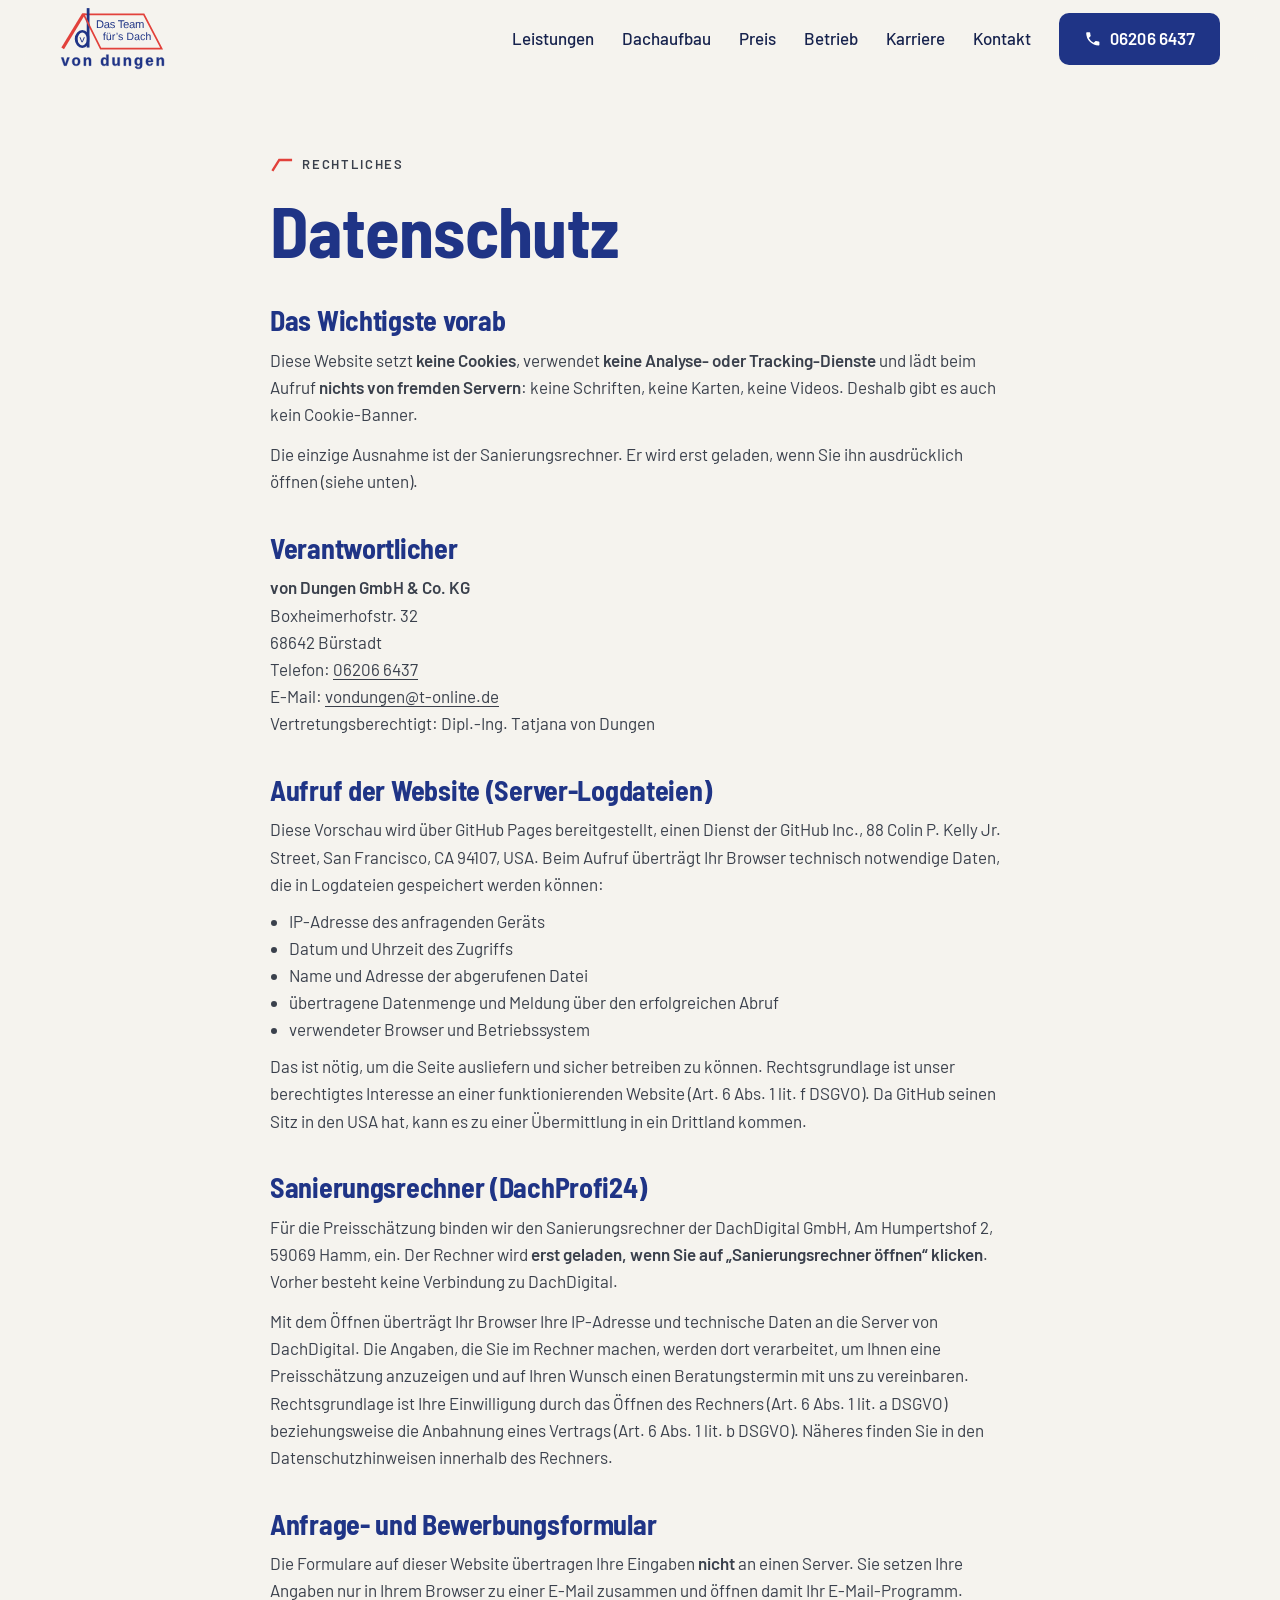
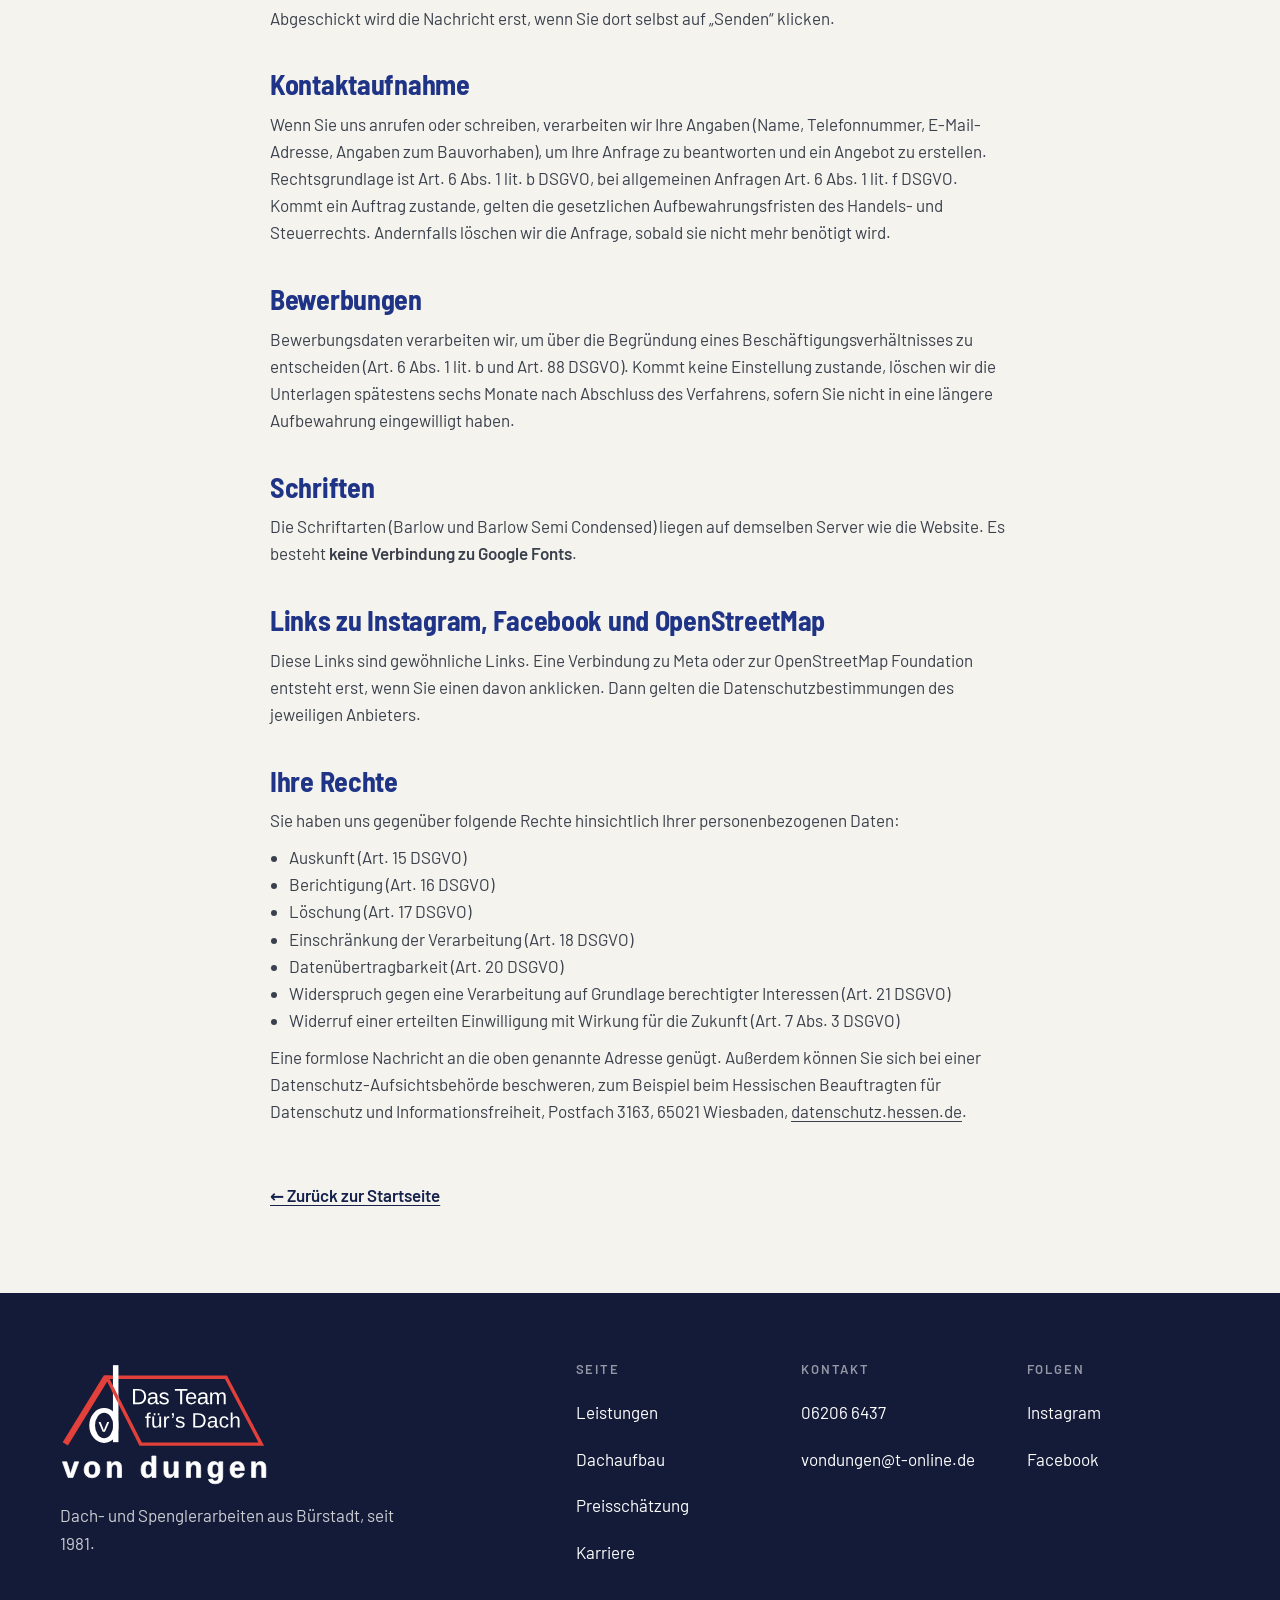
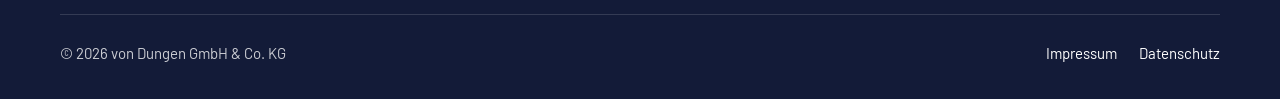
==== commit 05980125: "Abstand zum Memic-Entwurf: Logo-Blau statt Schwarz, Schicht-Schalter Bilal fand den Entwurf zu nah a" ====
--- a/datenschutz.html
+++ b/datenschutz.html
@@ -11,7 +11,7 @@
 <link rel="icon" href="favicon.svg" type="image/svg+xml" />
 <link rel="preload" href="assets/fonts/barlow-semi-condensed-700.woff2" as="font" type="font/woff2" crossorigin />
 <link rel="preload" href="assets/fonts/barlow-400.woff2" as="font" type="font/woff2" crossorigin />
-<link rel="stylesheet" href="assets/css/style.css?v=2026-09-16-1" />
+<link rel="stylesheet" href="assets/css/style.css?v=2026-09-16-3" />
 </head>
 <body>
 
@@ -29,8 +29,8 @@
       <a href="index.html#betrieb">Betrieb</a>
       <a href="karriere.html">Karriere</a>
       <a href="index.html#kontakt">Kontakt</a>
-      <a class="btn btn--rot btn--pille" href="tel:+4962066437">
-        <span class="btn__kreis"><svg class="ico" aria-hidden="true" viewBox="0 0 24 24"><path d="M6.6 10.8a15.1 15.1 0 0 0 6.6 6.6l2.2-2.2c.3-.3.7-.4 1-.2 1.2.4 2.4.6 3.6.6.6 0 1 .4 1 1V20c0 .6-.4 1-1 1A17 17 0 0 1 3 4c0-.6.4-1 1-1h3.5c.6 0 1 .4 1 1 0 1.3.2 2.5.6 3.6.1.4 0 .8-.2 1l-2.3 2.2Z"/></svg></span>
+      <a class="btn btn--blau btn--tel" href="tel:+4962066437">
+        <svg class="ico" aria-hidden="true" viewBox="0 0 24 24"><path d="M6.6 10.8a15.1 15.1 0 0 0 6.6 6.6l2.2-2.2c.3-.3.7-.4 1-.2 1.2.4 2.4.6 3.6.6.6 0 1 .4 1 1V20c0 .6-.4 1-1 1A17 17 0 0 1 3 4c0-.6.4-1 1-1h3.5c.6 0 1 .4 1 1 0 1.3.2 2.5.6 3.6.1.4 0 .8-.2 1l-2.3 2.2Z"/></svg>
         06206 6437
       </a>
     </nav>
@@ -206,6 +206,6 @@
   </div>
 </footer>
 
-<script src="assets/js/main.js?v=2026-09-16-1"></script>
+<script src="assets/js/main.js?v=2026-09-16-3"></script>
 </body>
 </html>
--- a/assets/css/style.css
+++ b/assets/css/style.css
@@ -1,8 +1,9 @@
 /* =========================================================
    von Dungen GmbH & Co. KG — Entwurf „Dachschnitt“
-   Papier, Tusche und die beiden Farben aus dem Logo.
-   Rot nur für Knöpfe und die gerade beschriebene Schicht,
-   Blau für die dunklen Flächen.
+   Papier und die beiden Farben aus dem Logo: Blau trägt Schrift,
+   Linien und Knöpfe, Rot ist nur Akzent (Dachlinie, aktive Schicht).
+   Bewusst kein Schwarz und keine rote Telefon-Pille: Beides gehört
+   zum Entwurf des Statikers Memic und soll sich nicht wiederholen.
    ========================================================= */
 
 @font-face { font-family: "Barlow"; font-style: normal; font-weight: 400; font-display: swap; src: url("../fonts/barlow-400.woff2") format("woff2"); }
@@ -15,14 +16,17 @@
   --papier: #f5f3ee;
   --papier-2: #ebe7df;
   --weiss: #fffdf9;
-  --tusche: #1a2130;
-  --grau: #585e6a;
-  --bestand: #a3a6ad;
+  --tusche: #16224d;          /* Fließtext: Nachtblau statt Schwarz */
+  --grau: #535c78;
+  --bestand: #a7aec5;
   --haar: #d8d2c7;
-  --rot: #c8322b;            /* Knöpfe: weiße Schrift erreicht 5,4 : 1 */
+  --rot: #c8322b;            /* aktive Schicht, Fehlermeldungen */
   --rot-dunkel: #a5271f;
   --rot-logo: #e2413b;
-  --blau: #1f3486;
+  --blau: #1f3486;            /* Logo-Blau: Überschriften, Linien, Knöpfe (weiß darauf 9,6 : 1) */
+  --blau-dunkel: #172868;
+  --blau-hell: #e8ecf5;
+  --linie: var(--blau);
   --nacht: #131b38;           /* Logo-Blau, stark abgedunkelt */
   --nacht-2: #1b2548;
 
@@ -51,10 +55,10 @@
 img, svg { display: block; max-width: 100%; }
 a { color: inherit; }
 button { font: inherit; }
-h1, h2, h3, h4 { font-family: var(--titel); font-weight: 700; line-height: 1.05; letter-spacing: -.01em; margin: 0; text-wrap: balance; }
+h1, h2, h3, h4 { color: var(--ueberschrift, var(--blau)); font-family: var(--titel); font-weight: 700; line-height: 1.05; letter-spacing: -.01em; margin: 0; text-wrap: balance; }
 p { margin: 0; }
 address { font-style: normal; }
-:focus-visible { outline: 3px solid var(--rot); outline-offset: 3px; border-radius: 4px; }
+:focus-visible { outline: 3px solid var(--blau); outline-offset: 3px; border-radius: 4px; }
 
 .shell { width: 100%; max-width: var(--breite); margin-inline: auto; padding-inline: var(--rand); }
 .shell--schmal { max-width: 820px; }
@@ -70,7 +74,10 @@
   font: 600 .8125rem/1 var(--schrift); letter-spacing: .14em; text-transform: uppercase;
   color: var(--grau);
 }
-.etikett::before { content: ""; width: 1.6rem; height: 2px; background: var(--rot-logo); }
+.etikett::before {
+  content: ""; width: 1.45rem; height: .9rem; flex: none;
+  background: url("data:image/svg+xml,%3Csvg xmlns='http://www.w3.org/2000/svg' viewBox='0 0 24 15'%3E%3Cpath d='M1.5 14 L9 2 H23' fill='none' stroke='%23e2413b' stroke-width='2.6' stroke-linejoin='miter'/%3E%3C/svg%3E") no-repeat center / contain;
+}
 .etikett--ohne::before { display: none; }
 
 .ico { width: 1.15em; height: 1.15em; fill: currentColor; flex: none; }
@@ -79,27 +86,24 @@
 .btn {
   display: inline-flex; align-items: center; justify-content: center; gap: .6rem;
   min-height: 3.25rem; padding: .8rem 1.4rem;
-  border: 2px solid transparent; border-radius: 999px;
+  border: 2px solid transparent; border-radius: 10px;
   font: 600 1.0625rem/1.1 var(--schrift); text-decoration: none; cursor: pointer;
   transition: background-color .2s var(--ease), color .2s var(--ease), border-color .2s var(--ease), transform .2s var(--ease);
 }
 .btn:active { transform: translateY(1px); }
-.btn--rot { background: var(--rot); color: #fff; }
-.btn--rot:hover { background: var(--rot-dunkel); }
-.btn--linie { border-color: var(--tusche); color: var(--tusche); background: transparent; }
-.btn--linie:hover { background: var(--tusche); color: var(--papier); }
+.btn--blau { background: var(--blau); color: #fff; }
+.btn--blau:hover { background: var(--blau-dunkel); }
+.btn--linie { border-color: var(--blau); color: var(--blau); background: transparent; }
+.btn--linie:hover { background: var(--blau); color: #fff; }
+.btn--klein { min-height: 2.75rem; padding: .5rem 1rem; font-size: 1rem; }
+.btn[disabled] { opacity: .35; cursor: default; pointer-events: none; }
 .btn--hell { background: #fff; color: var(--nacht); }
 .btn--hell:hover { background: var(--papier-2); }
 .btn--linie-hell { border-color: rgba(255,255,255,.55); color: #fff; }
 .btn--linie-hell:hover { background: #fff; color: var(--nacht); }
-/* Die Telefonnummer als rote Pille: weißer Kreis mit Hörer, wie ein Knopf */
-.btn--pille { padding: .35rem 1.15rem .35rem .35rem; min-height: 2.9rem; gap: .65rem; }
-.btn--pille .btn__kreis {
-  display: grid; place-items: center; width: 2.2rem; height: 2.2rem; border-radius: 50%;
-  background: #fff; color: var(--rot);
-}
-.btn--pille:hover .btn__kreis { color: var(--rot-dunkel); }
-.btn--pille .ico { width: 1.05rem; height: 1.05rem; }
+/* Telefon: blauer Knopf mit Hörer, die Nummer in Ziffernschrift */
+.btn--tel { gap: .55rem; font-variant-numeric: tabular-nums; letter-spacing: .01em; }
+.btn--tel .ico { width: 1.1rem; height: 1.1rem; }
 
 /* =========================================================
    Kopfleiste
@@ -129,7 +133,7 @@
 }
 .nav a:not(.btn)::after {
   content: ""; position: absolute; left: .8rem; right: .8rem; bottom: .35rem; height: 2px;
-  background: var(--rot-logo); transform: scaleX(0); transform-origin: left; transition: transform .25s var(--ease);
+  background: var(--blau); transform: scaleX(0); transform-origin: left; transition: transform .25s var(--ease);
 }
 .nav a:not(.btn):hover::after, .nav a.is-aktiv::after, .nav a[aria-current="page"]::after { transform: scaleX(1); }
 .nav .btn { margin-left: .8rem; }
@@ -233,17 +237,17 @@
 .nummer__kreis { fill: var(--zeichnung-grund, var(--papier)); stroke: currentColor; stroke-width: 1.6px; vector-effect: non-scaling-stroke; }
 .nummer__text { font: 700 23px/1 var(--titel); fill: currentColor; text-anchor: middle; }
 
-.schicht { color: var(--schicht-standard, var(--tusche)); transition: color .45s var(--ease), opacity .55s var(--ease), transform .7s var(--ease); }
+.schicht { color: var(--schicht-standard, var(--linie)); transition: color .45s var(--ease), opacity .55s var(--ease), transform .7s var(--ease); }
 .schicht--bestand  { color: var(--farbe-bestand, var(--bestand)); }
-.schicht--daemmung { color: var(--farbe-daemmung, var(--schicht-standard, var(--tusche))); }
-.schicht--lattung  { color: var(--farbe-lattung, var(--schicht-standard, var(--tusche))); }
-.schicht--ziegel   { color: var(--farbe-ziegel, var(--schicht-standard, var(--tusche))); }
-.schicht--fenster  { color: var(--farbe-fenster, var(--schicht-standard, var(--tusche))); }
-.schicht--spengler { color: var(--farbe-spengler, var(--schicht-standard, var(--tusche))); }
-.schicht--flach    { color: var(--farbe-flach, var(--schicht-standard, var(--tusche))); }
-.schicht--gruen    { color: var(--farbe-gruen, var(--schicht-standard, var(--tusche))); }
-.schicht--terrasse { color: var(--farbe-terrasse, var(--schicht-standard, var(--tusche))); }
-.schicht--wartung  { color: var(--farbe-wartung, var(--schicht-standard, var(--tusche))); }
+.schicht--daemmung { color: var(--farbe-daemmung, var(--schicht-standard, var(--linie))); }
+.schicht--lattung  { color: var(--farbe-lattung, var(--schicht-standard, var(--linie))); }
+.schicht--ziegel   { color: var(--farbe-ziegel, var(--schicht-standard, var(--linie))); }
+.schicht--fenster  { color: var(--farbe-fenster, var(--schicht-standard, var(--linie))); }
+.schicht--spengler { color: var(--farbe-spengler, var(--schicht-standard, var(--linie))); }
+.schicht--flach    { color: var(--farbe-flach, var(--schicht-standard, var(--linie))); }
+.schicht--gruen    { color: var(--farbe-gruen, var(--schicht-standard, var(--linie))); }
+.schicht--terrasse { color: var(--farbe-terrasse, var(--schicht-standard, var(--linie))); }
+.schicht--wartung  { color: var(--farbe-wartung, var(--schicht-standard, var(--linie))); }
 
 /* Aufbau beim Laden: erst der Rohbau von unten nach oben, dann Schicht um Schicht */
 .schnitt-held.baut-auf { --schicht-auftritt: schicht-rein .8s var(--ease) both; animation: rohbau 1.1s var(--ease) both; }
@@ -260,7 +264,7 @@
    ========================================================= */
 .abschnitt { padding-block: clamp(4rem, 2.5rem + 6vw, 7.5rem); }
 .abschnitt--papier2 { background: var(--papier-2); }
-.abschnitt--nacht { background: var(--nacht); color: #fff; }
+.abschnitt--nacht { --ueberschrift: #fff; background: var(--nacht); color: #fff; }
 .abschnitt--nacht .etikett { color: rgba(255,255,255,.7); }
 .kopfzeile { max-width: 46rem; margin-bottom: clamp(2.2rem, 1.5rem + 2vw, 3.5rem); }
 .kopfzeile h2 { font-size: clamp(2.2rem, 1.4rem + 3vw, 3.9rem); margin-top: .9rem; }
@@ -271,67 +275,72 @@
 .reveal-on .reveal.is-in { opacity: 1; transform: none; }
 
 /* =========================================================
-   Schicht für Schicht (Traufdetail)
-   Ohne JavaScript, am Handy und bei wenig Höhe: Zeichnung komplett,
-   Schritte als Liste darunter. Erst .aufbau-an am <html> macht daraus
-   den klebenden Abschnitt.
-   ========================================================= */
-.aufbau__in { display: grid; grid-template-columns: minmax(0, 5fr) minmax(0, 6fr); gap: clamp(2rem, 5vw, 5rem); align-items: center; }
-.aufbau__zeichnung { --zeichnung-grund: var(--papier-2); }
-.aufbau .zeichnung .schicht { color: var(--tusche); }
-.aufbau .zeichnung .schicht--bestand { color: var(--bestand); }
-
-.schritte { list-style: none; margin: 0; padding: 0; counter-reset: schritt; position: relative; }
-.schritt { display: grid; grid-template-columns: 2.6rem 1fr; gap: 0 1rem; padding: 1.1rem 0; border-top: 1px solid var(--haar); }
-.schritt:last-child { border-bottom: 1px solid var(--haar); }
+   Dachaufbau (Traufdetail) als Schicht-Schalter
+   Ohne JavaScript: Zeichnung komplett, alle Texte offen. Mit .aufbau-js
+   am <html> zeigt die Zeichnung nur die Schichten bis zur gewählten,
+   die gewählte in Rot, und nur deren Text ist aufgeklappt.
+   ========================================================= */
+.aufbau { background: var(--blau-hell); }
+.aufbau__in { display: grid; grid-template-columns: minmax(0, 6fr) minmax(0, 5fr); gap: clamp(2rem, 5vw, 5rem); align-items: center; }
+.aufbau__zeichnung { --zeichnung-grund: var(--blau-hell); }
+.aufbau .kopfzeile { margin-bottom: 1.6rem; }
+
+.schritte { list-style: none; margin: 0; padding: 0; }
+.schritt { border-top: 1px solid #cdd3e3; }
+.schritt:last-child { border-bottom: 1px solid #cdd3e3; }
+.schritt h3 { font-size: inherit; line-height: inherit; }
+.schritt__knopf {
+  display: flex; align-items: center; gap: 1rem; width: 100%; min-height: 3.7rem; padding: .55rem 0;
+  border: 0; background: none; text-align: left; cursor: pointer;
+  font: 700 1.45rem/1.15 var(--titel); color: var(--blau);
+  transition: color .3s var(--ease);
+}
 .schritt__nr {
-  display: grid; place-items: center; width: 2.4rem; height: 2.4rem; border-radius: 50%;
+  display: grid; place-items: center; flex: none; width: 2.4rem; height: 2.4rem; border-radius: 50%;
   border: 1.6px solid currentColor; font: 700 1.1rem/1 var(--titel);
-  transition: background-color .35s var(--ease), color .35s var(--ease), border-color .35s var(--ease);
-}
-.schritt h3 { font-size: 1.55rem; line-height: 1.1; align-self: center; }
-.schritt__text { grid-column: 2; margin-top: .35rem; color: var(--grau); }
-.schritt__leistung { grid-column: 2; margin-top: .45rem; font-size: .9375rem; font-weight: 600; color: var(--rot); }
-
-.aufbau-an .aufbau { height: 470vh; padding-block: 0; }
-.aufbau-an .aufbau__buehne {
-  position: sticky; top: var(--kopf-h); height: calc(100vh - var(--kopf-h)); height: calc(100svh - var(--kopf-h));
-  display: flex; align-items: center;
-}
-.aufbau-an .aufbau__buehne > .shell { width: 100%; }
-.aufbau-an .aufbau .kopfzeile { margin-bottom: 1.6rem; }
-.aufbau-an .aufbau .kopfzeile h2 { font-size: clamp(2rem, 1rem + 2.4vw, 3.3rem); }
-.aufbau-an .aufbau .kopfzeile p { font-size: 1.0625rem; }
-.aufbau-an .aufbau__zeichnung .zeichnung { max-height: calc(100svh - var(--kopf-h) - 5rem); }
-.aufbau-an .schritt { padding: .7rem 0; cursor: pointer; }
-.aufbau-an .schritt h3 { font-size: 1.35rem; color: var(--grau); transition: color .35s var(--ease); }
-.aufbau-an .schritt__nr { color: var(--bestand); }
-.aufbau-an .schritt__text, .aufbau-an .schritt__leistung {
-  max-height: 0; margin-top: 0; opacity: 0; overflow: hidden;
-  transition: max-height .5s var(--ease), opacity .4s var(--ease), margin-top .5s var(--ease);
-}
-.aufbau-an .schritt.is-fertig .schritt__nr { color: var(--tusche); }
-.aufbau-an .schritt.is-fertig h3 { color: var(--tusche); }
-.aufbau-an .schritt.is-aktiv h3 { color: var(--tusche); }
-.aufbau-an .schritt.is-aktiv .schritt__nr { background: var(--rot); border-color: var(--rot); color: #fff; }
-.aufbau-an .schritt.is-aktiv .schritt__text { max-height: 9em; opacity: 1; margin-top: .35rem; }
-.aufbau-an .schritt.is-aktiv .schritt__leistung { max-height: 3em; opacity: 1; margin-top: .45rem; }
-
-.aufbau-an .aufbau .traufe-1, .aufbau-an .aufbau .traufe-2, .aufbau-an .aufbau .traufe-3,
-.aufbau-an .aufbau .traufe-4, .aufbau-an .aufbau .traufe-5 { opacity: 0; transform: translate(-22px, -32px); }
-.aufbau-an .aufbau .traufe-1 { transform: translate(22px, 32px); }
-.aufbau-an .aufbau.ab-1 .traufe-1, .aufbau-an .aufbau.ab-2 .traufe-2, .aufbau-an .aufbau.ab-3 .traufe-3,
-.aufbau-an .aufbau.ab-4 .traufe-4, .aufbau-an .aufbau.ab-5 .traufe-5 { opacity: 1; transform: none; }
-.aufbau-an .aufbau.aktiv-1 .traufe-1, .aufbau-an .aufbau.aktiv-2 .traufe-2, .aufbau-an .aufbau.aktiv-3 .traufe-3,
-.aufbau-an .aufbau.aktiv-4 .traufe-4, .aufbau-an .aufbau.aktiv-5 .traufe-5 { color: var(--rot); }
-
-/* Schmal: Überschrift, dann Zeichnung, dann die Schritte */
+  transition: background-color .3s var(--ease), color .3s var(--ease), border-color .3s var(--ease);
+}
+.schritt__inhalt > div { min-height: 0; padding-left: 3.4rem; }
+/* Abstand als Rand des letzten Kindes, nicht als Innenabstand: sonst bleibt im
+   zugeklappten Zustand ein Streifen Text sichtbar */
+.schritt__inhalt > div > :last-child { margin-bottom: 1.1rem; }
+.schritt__text { color: var(--grau); }
+.schritt__leistung { display: inline-block; margin-top: .4rem; font-size: .9375rem; font-weight: 600; color: var(--blau); }
+.aufbau__steuerung { display: flex; align-items: center; gap: .8rem; margin-top: 1.4rem; }
+.aufbau__stand { margin-right: auto; font-size: .9375rem; color: var(--grau); font-variant-numeric: tabular-nums; }
+
+.aufbau-js .schritt__knopf { color: var(--grau); }
+.aufbau-js .schritt__knopf:hover { color: var(--blau); }
+.aufbau-js .schritt__nr { color: var(--bestand); }
+.aufbau-js .schritt.is-fertig .schritt__knopf,
+.aufbau-js .schritt.is-fertig .schritt__nr,
+.aufbau-js .schritt.is-aktiv .schritt__knopf { color: var(--blau); }
+.aufbau-js .schritt.is-aktiv .schritt__nr { background: var(--rot); border-color: var(--rot); color: #fff; }
+.aufbau-js .schritt__inhalt { display: grid; grid-template-rows: 0fr; transition: grid-template-rows .45s var(--ease); }
+.aufbau-js .schritt__inhalt > div { overflow: hidden; }
+.aufbau-js .schritt.is-aktiv .schritt__inhalt { grid-template-rows: 1fr; }
+
+.aufbau-js .aufbau .traufe-1, .aufbau-js .aufbau .traufe-2, .aufbau-js .aufbau .traufe-3,
+.aufbau-js .aufbau .traufe-4, .aufbau-js .aufbau .traufe-5 { opacity: 0; transform: translate(-22px, -32px); }
+.aufbau-js .aufbau .traufe-1 { transform: translate(22px, 32px); }
+.aufbau.ab-1 .traufe-1, .aufbau.ab-2 .traufe-2, .aufbau.ab-3 .traufe-3,
+.aufbau.ab-4 .traufe-4, .aufbau.ab-5 .traufe-5 { opacity: 1 !important; transform: none !important; }
+.aufbau.aktiv-1 .traufe-1, .aufbau.aktiv-2 .traufe-2, .aufbau.aktiv-3 .traufe-3,
+.aufbau.aktiv-4 .traufe-4, .aufbau.aktiv-5 .traufe-5 { color: var(--rot); }
+@media (prefers-reduced-motion: reduce) { .aufbau-js .schritt__inhalt { transition: none; } }
+
+/* Schmal: Überschrift, Zeichnung, Schritte, Steuerung */
 @media (max-width: 1000px) {
   .aufbau__in { grid-template-columns: 1fr; gap: 0; }
   .aufbau__text { display: contents; }
-  .aufbau .kopfzeile { order: 1; margin-bottom: 1.5rem; }
-  .aufbau__zeichnung { order: 2; max-width: 620px; margin-bottom: 1.5rem; }
+  .aufbau .kopfzeile { order: 1; margin-bottom: 1.2rem; }
+  .aufbau__zeichnung { order: 2; max-width: 620px; margin-bottom: 1rem; }
   .schritte { order: 3; }
+  .aufbau__steuerung { order: 4; }
+}
+@media (max-width: 480px) {
+  .schritt__knopf { font-size: 1.25rem; gap: .8rem; }
+  .schritt__inhalt > div { padding-left: 3.2rem; }
 }
 
 /* =========================================================
@@ -339,7 +348,7 @@
    ========================================================= */
 .leistungen { display: grid; grid-template-columns: repeat(4, minmax(0, 1fr)); gap: 1rem; list-style: none; margin: 0; padding: 0; }
 .leistung {
-  --schicht-standard: #b9bcc2; --farbe-bestand: #d3d4d7; --zeichnung-grund: var(--weiss);
+  --schicht-standard: #b3bad0; --farbe-bestand: #d2d7e4; --zeichnung-grund: var(--weiss);
   display: flex; flex-direction: column;
   background: var(--weiss); border: 1px solid var(--haar); border-radius: var(--radius); overflow: hidden;
   transition: border-color .3s var(--ease), transform .3s var(--ease), box-shadow .3s var(--ease);
@@ -350,7 +359,7 @@
 .leistung__text { padding: 1.1rem 1.2rem 1.35rem; }
 .leistung h3 { font-size: 1.5rem; }
 .leistung p { margin-top: .45rem; font-size: 1rem; color: var(--grau); }
-.leistung--steildach { --farbe-ziegel: var(--rot); --farbe-lattung: var(--tusche); }
+.leistung--steildach { --farbe-ziegel: var(--rot); --farbe-lattung: var(--linie); }
 .leistung--daemmung  { --farbe-daemmung: var(--rot); }
 .leistung--fenster   { --farbe-fenster: var(--rot); }
 .leistung--flachdach { --farbe-flach: var(--rot); }
@@ -411,7 +420,7 @@
 .zeitleiste { list-style: none; margin: 2.4rem 0 0; padding: 0; position: relative; }
 .zeitleiste::before { content: ""; position: absolute; left: 4.6rem; top: .6rem; bottom: .6rem; width: 2px; background: var(--haar); }
 .zeitleiste li { position: relative; display: grid; grid-template-columns: 4rem 1fr; gap: 1.6rem; padding: .85rem 0; }
-.zeitleiste li::after { content: ""; position: absolute; left: 4.35rem; top: 1.25rem; width: .7rem; height: .7rem; border-radius: 50%; background: var(--papier); border: 2px solid var(--tusche); }
+.zeitleiste li::after { content: ""; position: absolute; left: 4.35rem; top: 1.25rem; width: .7rem; height: .7rem; border-radius: 50%; background: var(--papier); border: 2px solid var(--blau); }
 .zeitleiste li:last-child::after { background: var(--rot-logo); border-color: var(--rot-logo); }
 .zeitleiste b { font: 700 1.5rem/1.1 var(--titel); }
 .zeitleiste h3 { font-size: 1.3rem; }
@@ -460,7 +469,7 @@
   transition: border-color .2s, background-color .2s;
 }
 .form textarea { min-height: 8.5rem; resize: vertical; }
-.form input:focus, .form select:focus, .form textarea:focus { outline: none; border-color: var(--tusche); background: #fff; }
+.form input:focus, .form select:focus, .form textarea:focus { outline: none; border-color: var(--blau); background: #fff; }
 .form .is-invalid { border-color: var(--rot) !important; background: #fff4f2 !important; }
 .form .form__haken { display: grid; grid-template-columns: 1.5rem 1fr; gap: .7rem; align-items: start; font-size: .9375rem; color: var(--grau); font-weight: 400; cursor: pointer; min-height: 44px; }
 .form__haken input { width: 1.35rem; height: 1.35rem; margin: .1rem 0 0; accent-color: var(--rot); }
@@ -471,7 +480,7 @@
 .form__notiz.is-ok { color: #1f6b3a; }
 .hp { position: absolute; left: -9999px; width: 1px; height: 1px; overflow: hidden; }
 
-.karte-kontakt { background: var(--nacht); color: #fff; border-radius: calc(var(--radius) + 4px); padding: clamp(1.4rem, 1rem + 2vw, 2.2rem); }
+.karte-kontakt { --ueberschrift: #fff; background: var(--nacht); color: #fff; border-radius: calc(var(--radius) + 4px); padding: clamp(1.4rem, 1rem + 2vw, 2.2rem); }
 .karte-kontakt h3 { font-size: 1.7rem; }
 .kontaktliste { list-style: none; margin: 1.2rem 0 0; padding: 0; }
 .kontaktliste li { display: grid; grid-template-columns: 2.6rem 1fr; gap: .8rem; align-items: center; padding: .8rem 0; border-top: 1px solid rgba(255,255,255,.14); }
@@ -489,7 +498,7 @@
 .karriere-held h1 { font-size: clamp(2.8rem, 1.6rem + 4.4vw, 5.2rem); margin-top: 1rem; line-height: .97; }
 .karriere-held p { margin-top: 1.3rem; font-size: clamp(1.1rem, 1rem + .35vw, 1.3rem); color: var(--grau); max-width: 38rem; }
 .karriere-held .held__knoepfe { margin-top: 1.8rem; }
-.karriere-held__zeichnung { --schicht-standard: #b9bcc2; --farbe-bestand: #cfd0d4; --farbe-wartung: var(--rot); }
+.karriere-held__zeichnung { --schicht-standard: #b3bad0; --farbe-bestand: #d2d7e4; --farbe-wartung: var(--rot); }
 @media (max-width: 900px) { .karriere-held__in { grid-template-columns: 1fr; } }
 
 .aufgaben { display: grid; grid-template-columns: repeat(3, minmax(0, 1fr)); gap: 1rem; list-style: none; margin: 0; padding: 0; }
@@ -500,7 +509,7 @@
 
 .ablauf { list-style: none; margin: 0; padding: 0; display: grid; gap: 0; counter-reset: a; }
 .ablauf li { counter-increment: a; display: grid; grid-template-columns: 3rem 1fr; gap: 1rem; padding: 1rem 0; border-top: 1px solid rgba(255,255,255,.14); }
-.ablauf li::before { content: counter(a); display: grid; place-items: center; width: 2.4rem; height: 2.4rem; border-radius: 50%; background: var(--rot); color: #fff; font: 700 1.1rem/1 var(--titel); }
+.ablauf li::before { content: counter(a); display: grid; place-items: center; width: 2.4rem; height: 2.4rem; border-radius: 50%; background: #fff; color: var(--nacht); font: 700 1.1rem/1 var(--titel); }
 .ablauf b { display: block; font: 700 1.35rem/1.15 var(--titel); }
 .ablauf span { color: rgba(255,255,255,.72); }
 
@@ -520,7 +529,7 @@
 /* =========================================================
    Fußzeile und Anrufleiste
    ========================================================= */
-.fuss { background: var(--nacht); color: rgba(255,255,255,.78); padding-block: clamp(3rem, 2rem + 3vw, 4.5rem) 1.5rem; }
+.fuss { --ueberschrift: #fff; background: var(--nacht); color: rgba(255,255,255,.78); padding-block: clamp(3rem, 2rem + 3vw, 4.5rem) 1.5rem; }
 .fuss__raster { display: grid; grid-template-columns: minmax(0, 5fr) repeat(3, minmax(0, 2fr)); gap: 2rem; }
 .fuss__marke img { width: 13rem; height: auto; }
 .fuss__marke p { margin-top: 1rem; max-width: 22rem; }
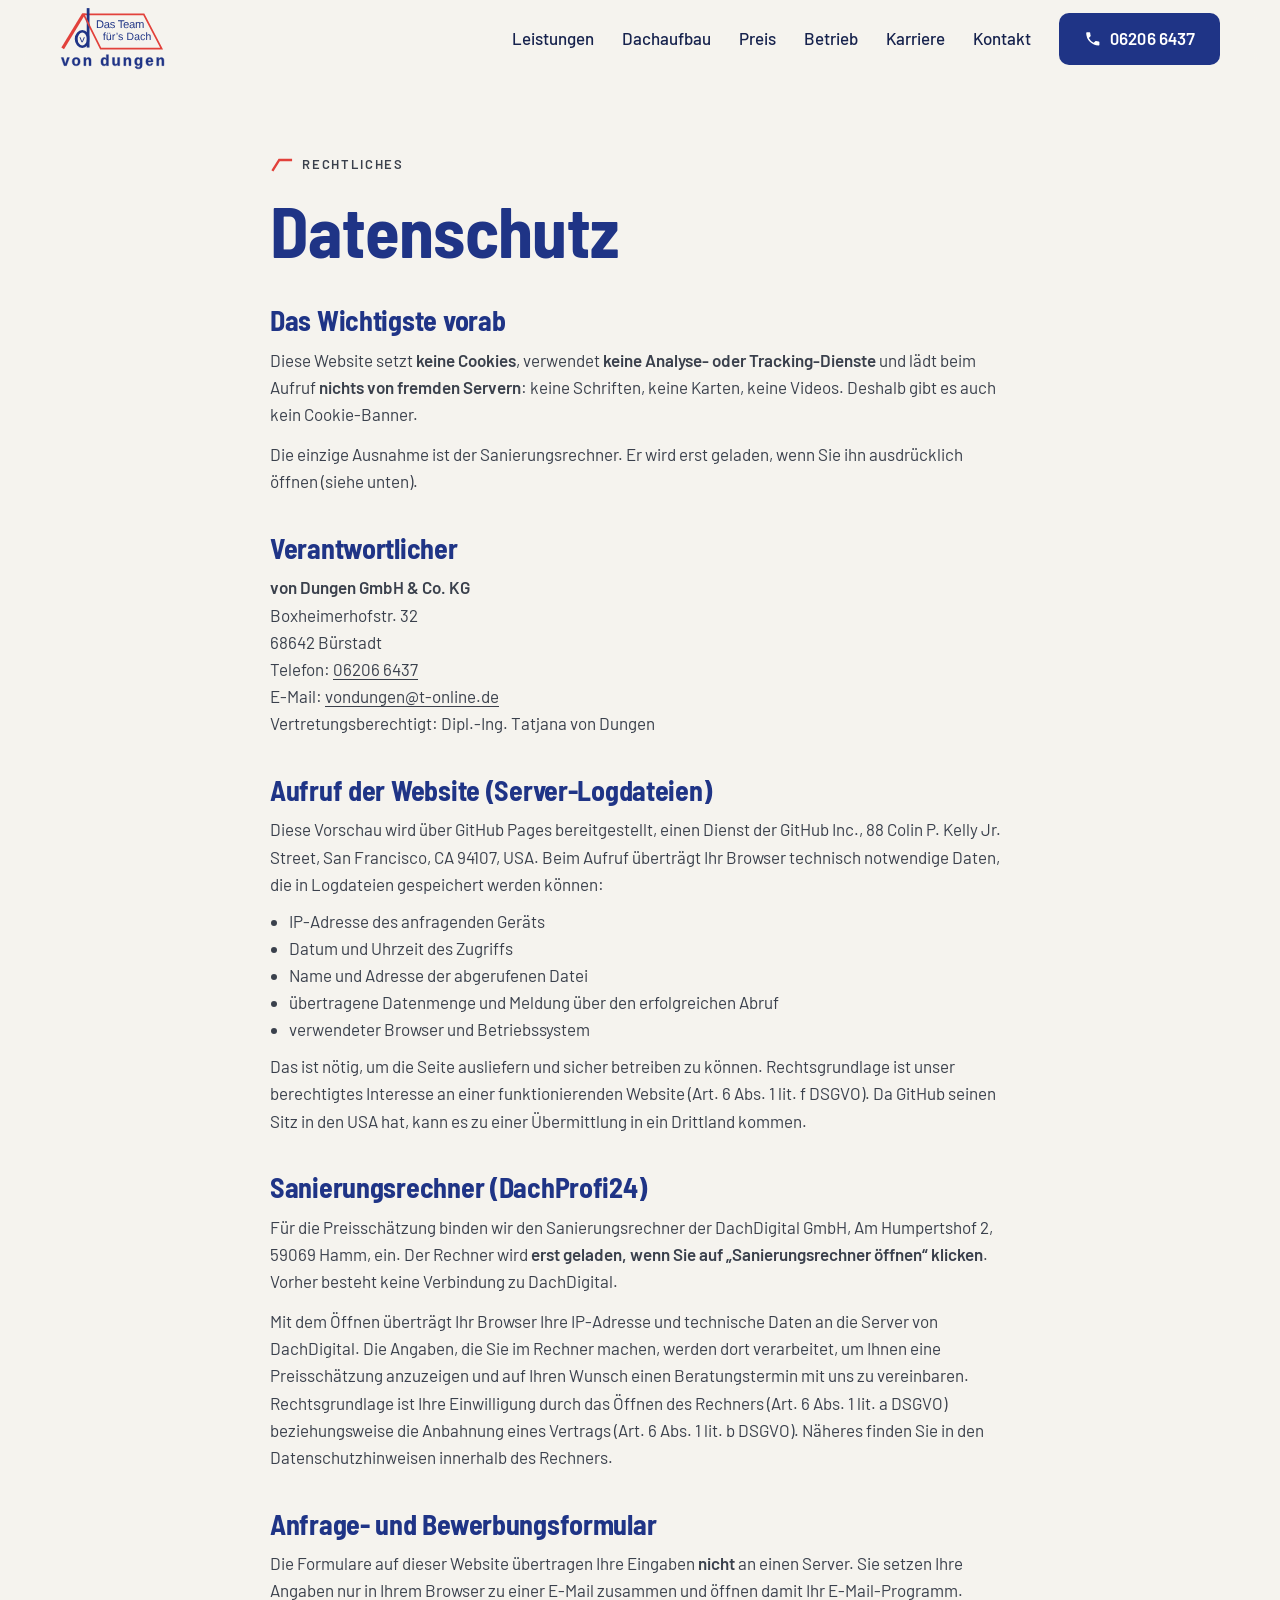
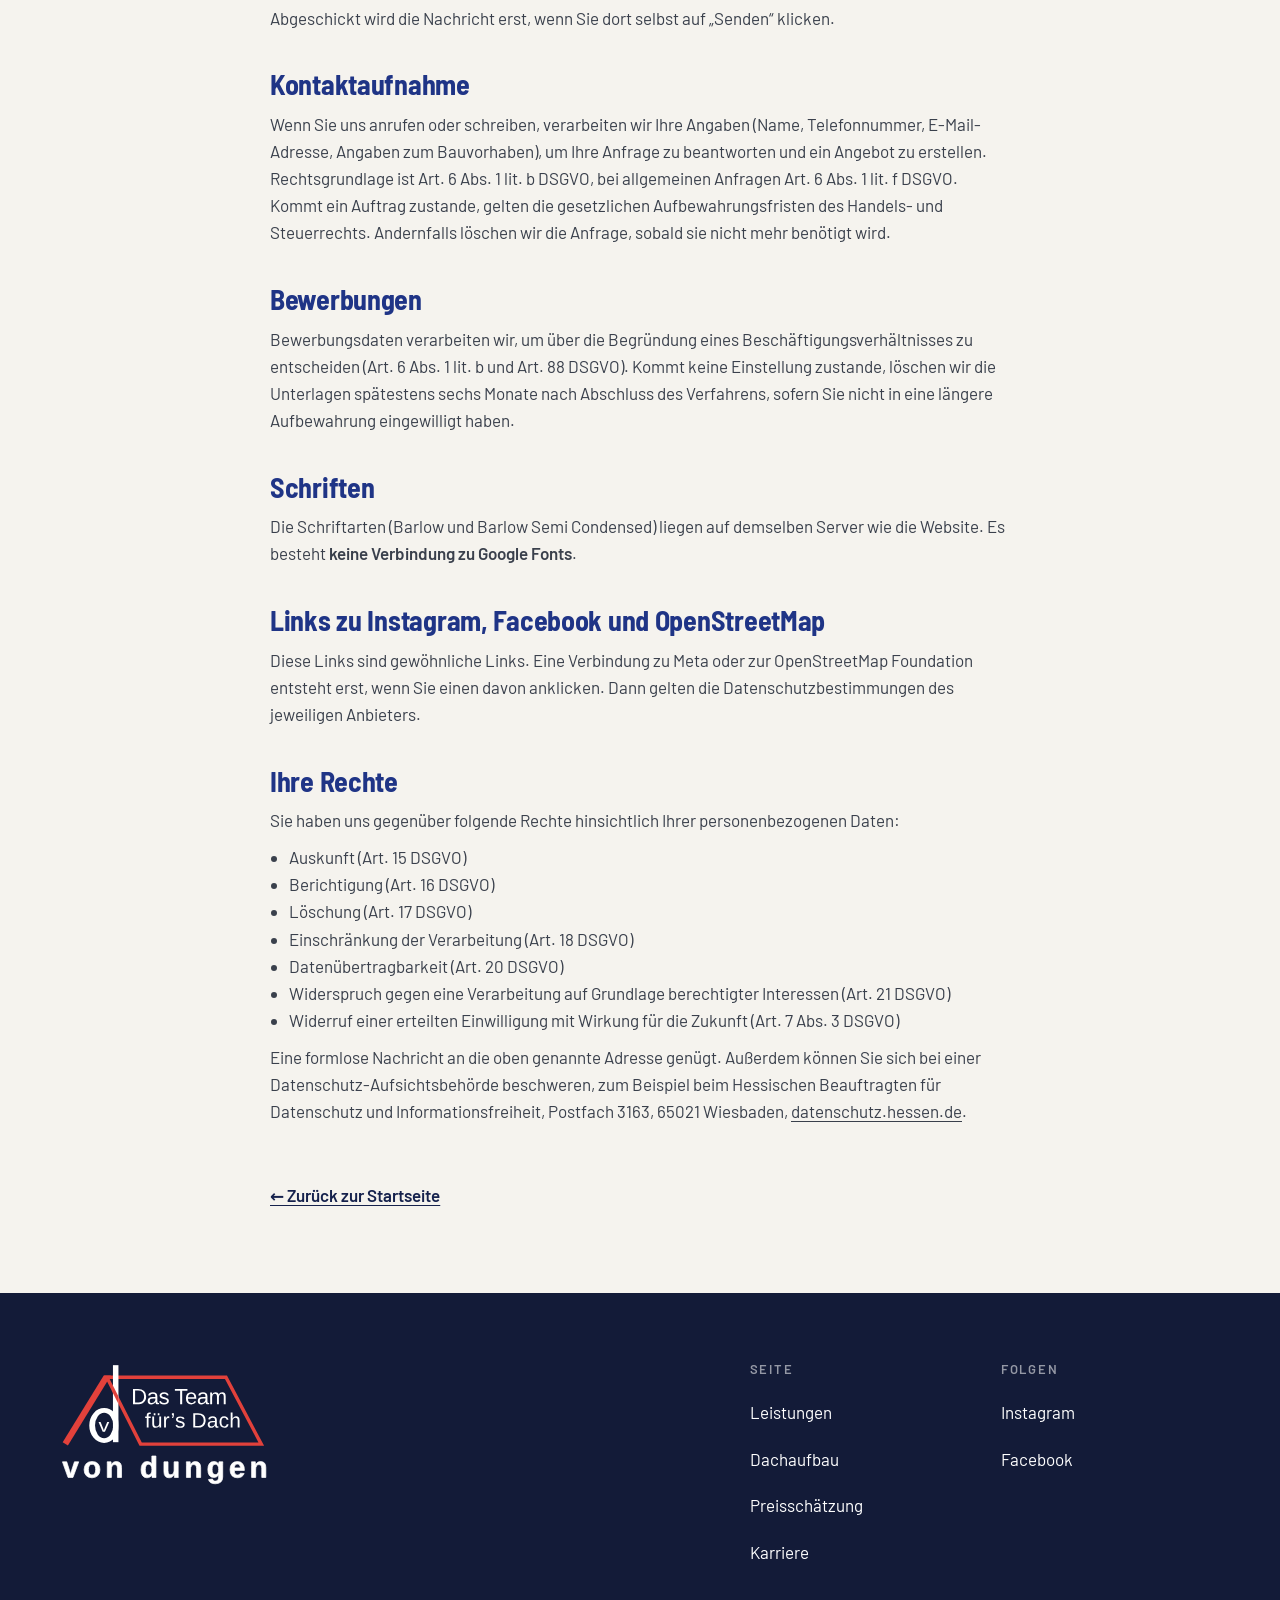
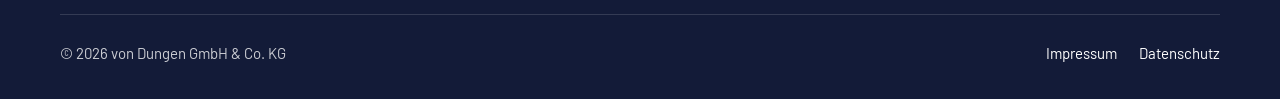
==== commit 20a87895: "Hero passt ins Fenster, doppelte Angaben entfernt Bilal: Beim Oeffnen sieht man nicht alles (1900 x " ====
--- a/datenschutz.html
+++ b/datenschutz.html
@@ -11,7 +11,7 @@
 <link rel="icon" href="favicon.svg" type="image/svg+xml" />
 <link rel="preload" href="assets/fonts/barlow-semi-condensed-700.woff2" as="font" type="font/woff2" crossorigin />
 <link rel="preload" href="assets/fonts/barlow-400.woff2" as="font" type="font/woff2" crossorigin />
-<link rel="stylesheet" href="assets/css/style.css?v=2026-09-16-3" />
+<link rel="stylesheet" href="assets/css/style.css?v=2026-09-16-7" />
 </head>
 <body>
 
@@ -170,7 +170,6 @@
     <div class="fuss__raster">
       <div class="fuss__marke">
         <img src="assets/img/logo-von-dungen-hell.svg" alt="von dungen – Das Team für’s Dach" width="240" height="143" loading="lazy" />
-        <p>Dach- und Spenglerarbeiten aus Bürstadt, seit 1981.</p>
       </div>
       <div>
         <h4>Seite</h4>
@@ -181,13 +180,7 @@
           <li><a href="karriere.html">Karriere</a></li>
         </ul>
       </div>
-      <div>
-        <h4>Kontakt</h4>
-        <ul>
-          <li><a href="tel:+4962066437">06206 6437</a></li>
-          <li><a href="mailto:vondungen@t-online.de">vondungen@t-online.de</a></li>
-        </ul>
-      </div>
+      
       <div>
         <h4>Folgen</h4>
         <ul>
@@ -206,6 +199,6 @@
   </div>
 </footer>
 
-<script src="assets/js/main.js?v=2026-09-16-3"></script>
+<script src="assets/js/main.js?v=2026-09-16-7"></script>
 </body>
 </html>
--- a/assets/css/style.css
+++ b/assets/css/style.css
@@ -189,12 +189,24 @@
 .held__knoepfe { display: flex; flex-wrap: wrap; gap: .8rem; margin-top: 1.5rem; }
 
 .held__zeichnung { margin: clamp(1.2rem, 3vw, 2.8rem) 0 0; }
-.held__fuss { display: flex; flex-wrap: wrap; align-items: end; justify-content: space-between; gap: 1rem 2rem; margin-top: 1.2rem; padding-top: 1.1rem; border-top: 1px solid var(--haar); }
-.held__fakten { display: grid; grid-template-columns: repeat(3, auto); gap: .6rem clamp(1.4rem, 4vw, 3.5rem); margin: 0; padding: 0; list-style: none; }
-.held__fakten li { display: flex; flex-direction: column; }
-.held__fakten b { font: 700 clamp(1.6rem, 1.2rem + 1vw, 2.2rem)/1 var(--titel); }
-.held__fakten span { font-size: .9375rem; color: var(--grau); }
+.held__fuss { display: flex; justify-content: flex-end; margin-top: .6rem; }
 .held__bildtext { font-size: .875rem; color: var(--grau); }
+
+/* Großer Bildschirm: Der ganze Hero passt beim Öffnen ins Fenster. Die Zeichnung nimmt
+   die Höhe, die unter Überschrift und Knöpfen übrig bleibt, und skaliert darin mit.
+   Vorher lag bei 1900 × 910 der untere Teil des Hauses unter dem Bildrand. */
+@media (min-width: 901px) and (min-height: 560px) {
+  .held {
+    display: flex; flex-direction: column;
+    height: calc(100vh - var(--kopf-h)); height: calc(100svh - var(--kopf-h));
+    min-height: 540px; max-height: 1100px;
+    padding-block: clamp(1rem, 3.2vh, 3rem) clamp(.8rem, 2.4vh, 2rem);
+  }
+  .held > .shell { flex: 1; min-height: 0; display: flex; flex-direction: column; }
+  .held h1 { font-size: min(clamp(3rem, 1.4rem + 5.6vw, 6.4rem), 10.5vh); }
+  .held__zeichnung { flex: 1; min-height: 0; display: flex; flex-direction: column; margin-top: clamp(.6rem, 3vh, 2.4rem); }
+  .held__zeichnung .schnitt-held { flex: 1 1 0; min-height: 0; width: 100%; height: auto; }
+}
 
 @media (max-width: 900px) {
   .held__kopf { grid-template-columns: 1fr; }
@@ -202,8 +214,6 @@
   .held__fuss { margin-inline: calc(var(--rand) * .5); }
 }
 @media (max-width: 480px) {
-  .held__fakten { grid-template-columns: repeat(3, minmax(0, 1fr)); gap: .6rem 1rem; }
-  .held__fakten span { font-size: .8125rem; line-height: 1.3; }
 }
 
 /* =========================================================
@@ -305,7 +315,6 @@
    zugeklappten Zustand ein Streifen Text sichtbar */
 .schritt__inhalt > div > :last-child { margin-bottom: 1.1rem; }
 .schritt__text { color: var(--grau); }
-.schritt__leistung { display: inline-block; margin-top: .4rem; font-size: .9375rem; font-weight: 600; color: var(--blau); }
 .aufbau__steuerung { display: flex; align-items: center; gap: .8rem; margin-top: 1.4rem; }
 .aufbau__stand { margin-right: auto; font-size: .9375rem; color: var(--grau); font-variant-numeric: tabular-nums; }
 
@@ -367,19 +376,26 @@
 .leistung--terrasse  { --farbe-terrasse: var(--rot); }
 .leistung--spengler  { --farbe-spengler: var(--rot); }
 .leistung--wartung   { --farbe-wartung: var(--rot); }
-.leistungen__fuss { margin-top: 2rem; display: flex; flex-wrap: wrap; gap: 1rem 2rem; align-items: center; justify-content: space-between; }
-.leistungen__fuss p { color: var(--grau); max-width: 44rem; }
 
 @media (max-width: 1060px) { .leistungen { grid-template-columns: repeat(2, minmax(0, 1fr)); } }
-/* Am Handy: Ausschnitt links, Text rechts, damit acht Karten nicht acht Bildschirme füllen */
+.leistungen__wisch { display: none; }
+/* Am Handy: eine Reihe zum Wischen statt acht Karten untereinander (vorher gut 1100 px) */
 @media (max-width: 640px) {
-  .leistungen { grid-template-columns: 1fr; gap: .7rem; }
-  .leistung { flex-direction: row; }
-  .leistung:hover { transform: none; }
-  .leistung__bild { flex: 0 0 38%; aspect-ratio: auto; min-height: 7.5rem; border-bottom: 0; border-right: 1px solid var(--haar); }
-  .leistung__text { padding: .8rem .95rem .95rem; align-self: center; }
-  .leistung h3 { font-size: 1.3rem; }
-  .leistung p { font-size: .9375rem; line-height: 1.45; margin-top: .3rem; }
+  .leistungen {
+    display: flex; gap: .75rem; overflow-x: auto; overscroll-behavior-x: contain;
+    scroll-snap-type: x mandatory; scroll-padding-inline: var(--rand);
+    margin-inline: calc(var(--rand) * -1); padding: .2rem var(--rand) .4rem;
+    scrollbar-width: none;
+  }
+  .leistungen::-webkit-scrollbar { display: none; }
+  .leistung { flex: 0 0 80%; scroll-snap-align: start; }
+  .leistung:hover { transform: none; box-shadow: none; }
+  .leistung__text { padding: .9rem 1rem 1.1rem; }
+  .leistung h3 { font-size: 1.35rem; }
+  .leistung p { font-size: .9375rem; line-height: 1.45; }
+  .leistungen__wisch { display: flex; align-items: center; gap: .9rem; margin-top: .9rem; font-size: .875rem; color: var(--grau); font-variant-numeric: tabular-nums; }
+  .leistungen__balken { position: relative; flex: 1; height: 3px; border-radius: 3px; background: var(--haar); overflow: hidden; }
+  .leistungen__balken span { position: absolute; left: 0; top: 0; bottom: 0; width: 12.5%; border-radius: 3px; background: var(--blau); transform: translateX(var(--wisch, 0%)); transition: transform .15s linear; }
 }
 
 /* =========================================================
@@ -530,9 +546,8 @@
    Fußzeile und Anrufleiste
    ========================================================= */
 .fuss { --ueberschrift: #fff; background: var(--nacht); color: rgba(255,255,255,.78); padding-block: clamp(3rem, 2rem + 3vw, 4.5rem) 1.5rem; }
-.fuss__raster { display: grid; grid-template-columns: minmax(0, 5fr) repeat(3, minmax(0, 2fr)); gap: 2rem; }
+.fuss__raster { display: grid; grid-template-columns: minmax(0, 6fr) repeat(2, minmax(0, 2fr)); gap: 2rem; }
 .fuss__marke img { width: 13rem; height: auto; }
-.fuss__marke p { margin-top: 1rem; max-width: 22rem; }
 .fuss h4 { font: 600 .8125rem/1 var(--schrift); letter-spacing: .14em; text-transform: uppercase; color: rgba(255,255,255,.55); margin-bottom: .9rem; }
 .fuss ul { list-style: none; margin: 0; padding: 0; }
 .fuss li + li { margin-top: .15rem; }
@@ -541,7 +556,6 @@
 .fuss__unten { display: flex; flex-wrap: wrap; gap: .5rem 1.5rem; justify-content: space-between; align-items: center; margin-top: 2.5rem; padding-top: 1rem; border-top: 1px solid rgba(255,255,255,.14); font-size: .9375rem; }
 .fuss__unten nav { display: flex; gap: 1.4rem; }
 @media (max-width: 900px) { .fuss__raster { grid-template-columns: 1fr 1fr; } .fuss__marke { grid-column: 1 / -1; } }
-@media (max-width: 480px) { .fuss__raster { grid-template-columns: 1fr; } }
 
 .anrufleiste { display: none; }
 @media (max-width: 760px) {
@@ -560,3 +574,80 @@
   .anrufleiste .anrufleiste__rot { background: var(--rot); }
   .anrufleiste .ico { width: 1.3rem; height: 1.3rem; }
 }
+
+
+/* =========================================================
+   Handy (bis 760 px)
+   Gemessen an 390 px Breite war die Startseite gut 10 000 px lang.
+   Ziel: kürzer, die Zeichnungen größer, das Wichtigste zuerst,
+   nichts, was sich erst beim Scrollen einblendet.
+   ========================================================= */
+.nur-gross { display: inline; }
+.aufbau__punkte { display: none; }
+
+@media (max-width: 760px) {
+  .abschnitt { padding-block: 3.25rem; }
+  .kopfzeile { margin-bottom: 1.6rem; }
+  .kopfzeile h2 { font-size: clamp(2.1rem, 1.5rem + 3vw, 2.6rem); }
+  .kopfzeile p { font-size: 1.0625rem; margin-top: .8rem; }
+
+  /* Kopfleiste verschwindet beim Runterscrollen, kommt beim Hochscrollen zurück */
+  .kopf { transition: transform .3s var(--ease); }
+  .kopf.is-weg { transform: translateY(-100%); }
+
+  /* Hero: Überschrift größer, Zeichnung randlos und etwas hineingezoomt */
+  .held { padding-block: 1.4rem 2.2rem; }
+  .held h1 { font-size: 3.5rem; }
+  .held__lead { font-size: 1.1rem; margin-top: 1rem; }
+  /* Preis und Anfrage stehen am Handy schon in der Anrufleiste unten */
+  .held__knoepfe { display: none; }
+  .held__zeichnung { margin: 1.4rem calc(var(--rand) * -1) 0; overflow: hidden; }
+  .held__zeichnung .schnitt-held { width: 124%; max-width: none; margin-left: -9%; }
+  .held__fuss { display: none; }
+  .held__bildtext { display: none; }
+
+  /* Dachaufbau: Zeichnung, darunter Punkte und Pfeile, darunter nur die gewählte
+     Schicht. So bleibt die Zeichnung beim Weitertippen im Bild. */
+  .aufbau-js .aufbau__steuerung { order: 3; margin: 0 0 1rem; gap: .5rem; }
+  .aufbau-js .aufbau__stand, .aufbau-js .nur-gross { display: none; }
+  .aufbau-js .aufbau__punkte { display: flex; gap: .4rem; margin-right: auto; }
+  .aufbau__punkt {
+    display: grid; place-items: center; width: 2.75rem; height: 2.75rem; border-radius: 50%;
+    border: 1.6px solid var(--bestand); background: none; color: var(--grau);
+    font: 700 1.05rem/1 var(--titel); cursor: pointer; padding: 0;
+  }
+  .aufbau__punkt.is-fertig { border-color: var(--blau); color: var(--blau); }
+  .aufbau__punkt.is-aktiv { border-color: var(--rot); background: var(--rot); color: #fff; }
+  .aufbau-js .aufbau__steuerung .btn--klein { width: 2.75rem; padding: 0; }
+  .aufbau-js .schritte { order: 4; }
+  .aufbau-js .schritt { display: none; border: 0; }
+  .aufbau-js .schritt.is-aktiv { display: block; }
+  .aufbau-js .schritt__knopf { min-height: 0; padding: 0 0 .4rem; pointer-events: none; font-size: 1.45rem; }
+  .aufbau-js .schritt__knopf .schritt__nr { display: none; }
+  .aufbau-js .schritt__inhalt > div { padding-left: 0; }
+  .aufbau-js .schritt__inhalt { transition: none; }
+  .aufbau__zeichnung { margin-inline: calc(var(--rand) * -.5); }
+
+  /* Betrieb: Foto nach oben, Instagram ans Ende */
+  .betrieb__in { display: flex; flex-direction: column; gap: 0; }
+  .betrieb__text, .betrieb__seite { display: contents; }
+  .betrieb__text .kopfzeile { order: 1; }
+  .betrieb .foto { order: 2; margin-bottom: 1.4rem; }
+  .betrieb__text > p { order: 3; font-size: 1.0625rem; }
+  .zeitleiste { order: 4; margin-top: 1.4rem; }
+  .betrieb__text > .material { order: 5; }
+  .insta { order: 6; margin-top: 1.4rem; }
+
+  /* Kontakt: erst anrufen/schreiben, dann das Formular */
+  .kontakt__in .karte-kontakt { order: -1; }
+
+  .karriere-band { padding: 1.4rem; }
+  .karriere-band .btn { width: 100%; }
+
+  .fuss { padding-block: 2.5rem 1.2rem; }
+  .fuss__raster { grid-template-columns: 1fr 1fr; gap: 1.2rem 1rem; }
+  .fuss__marke { grid-column: 1 / -1; }
+  .fuss__marke img { width: 10rem; }
+  .fuss li + li { margin-top: 0; }
+  .fuss__unten { margin-top: 1.4rem; }
+}
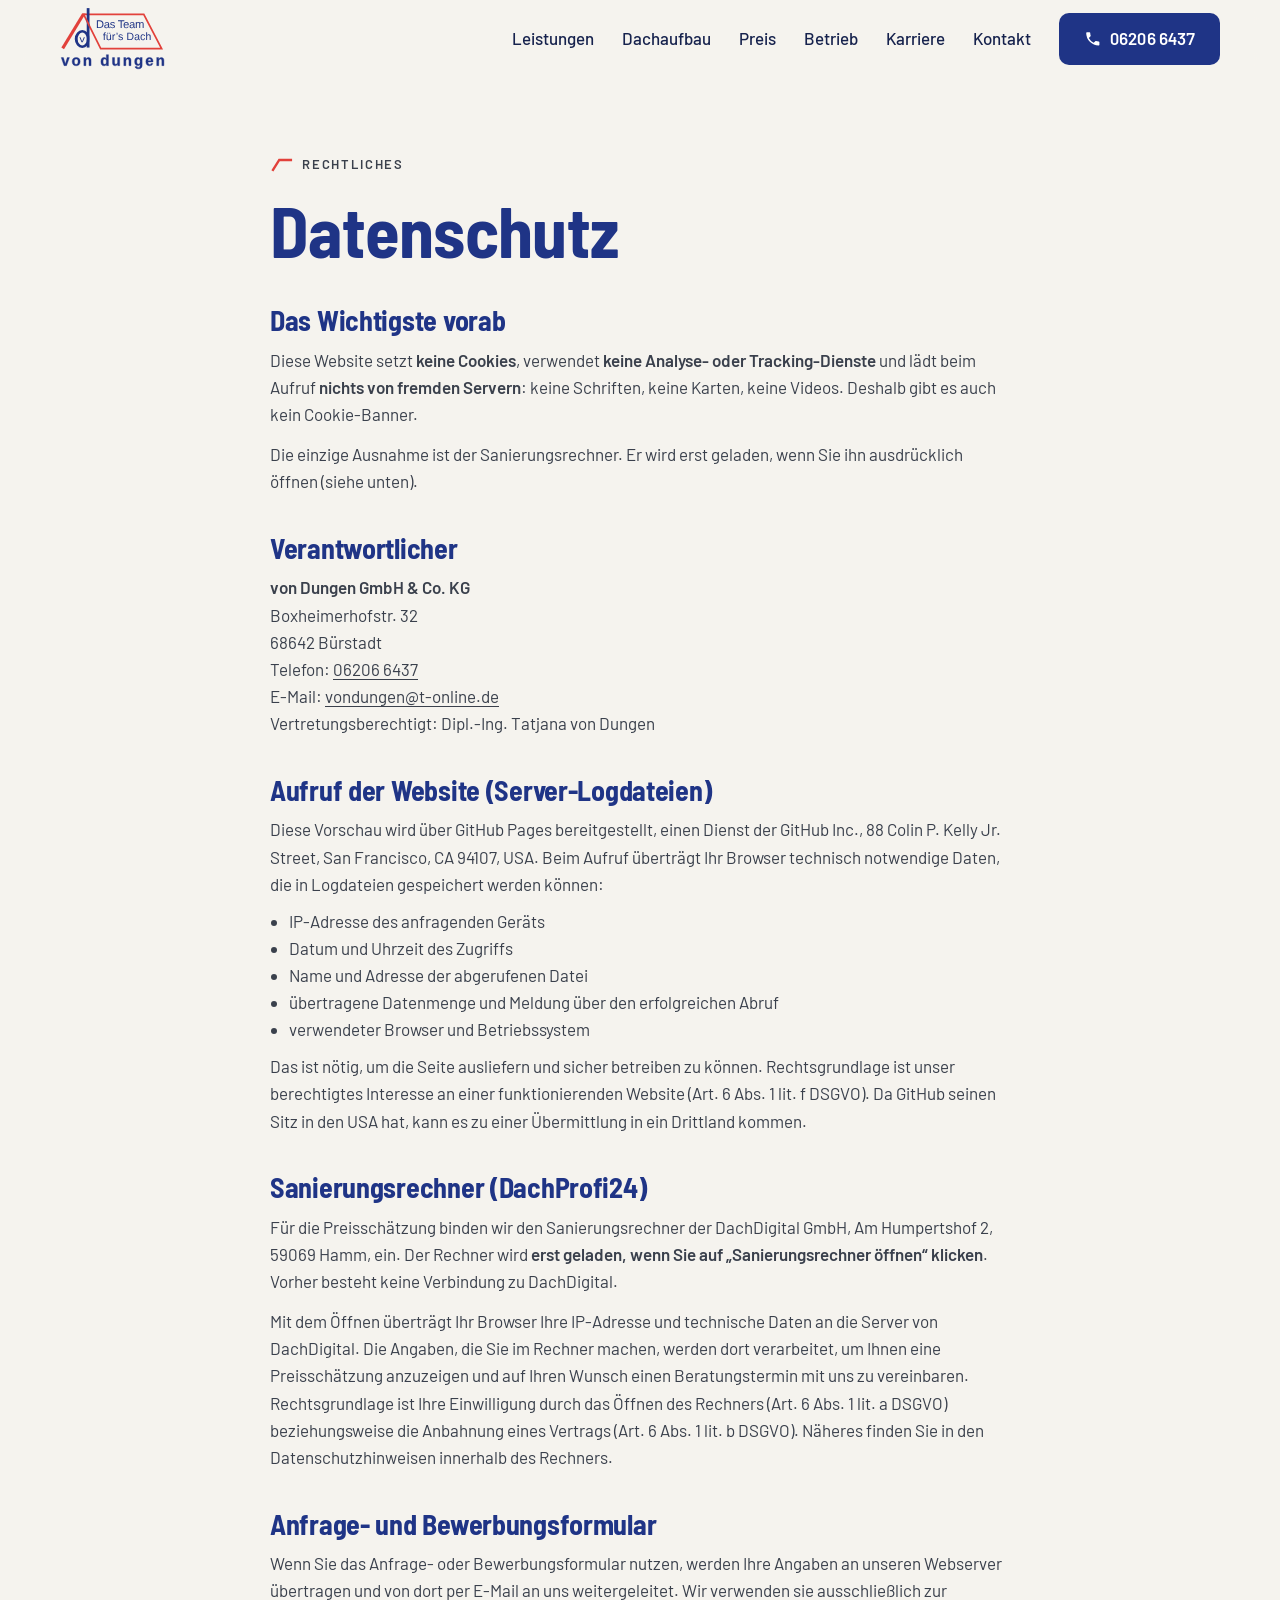
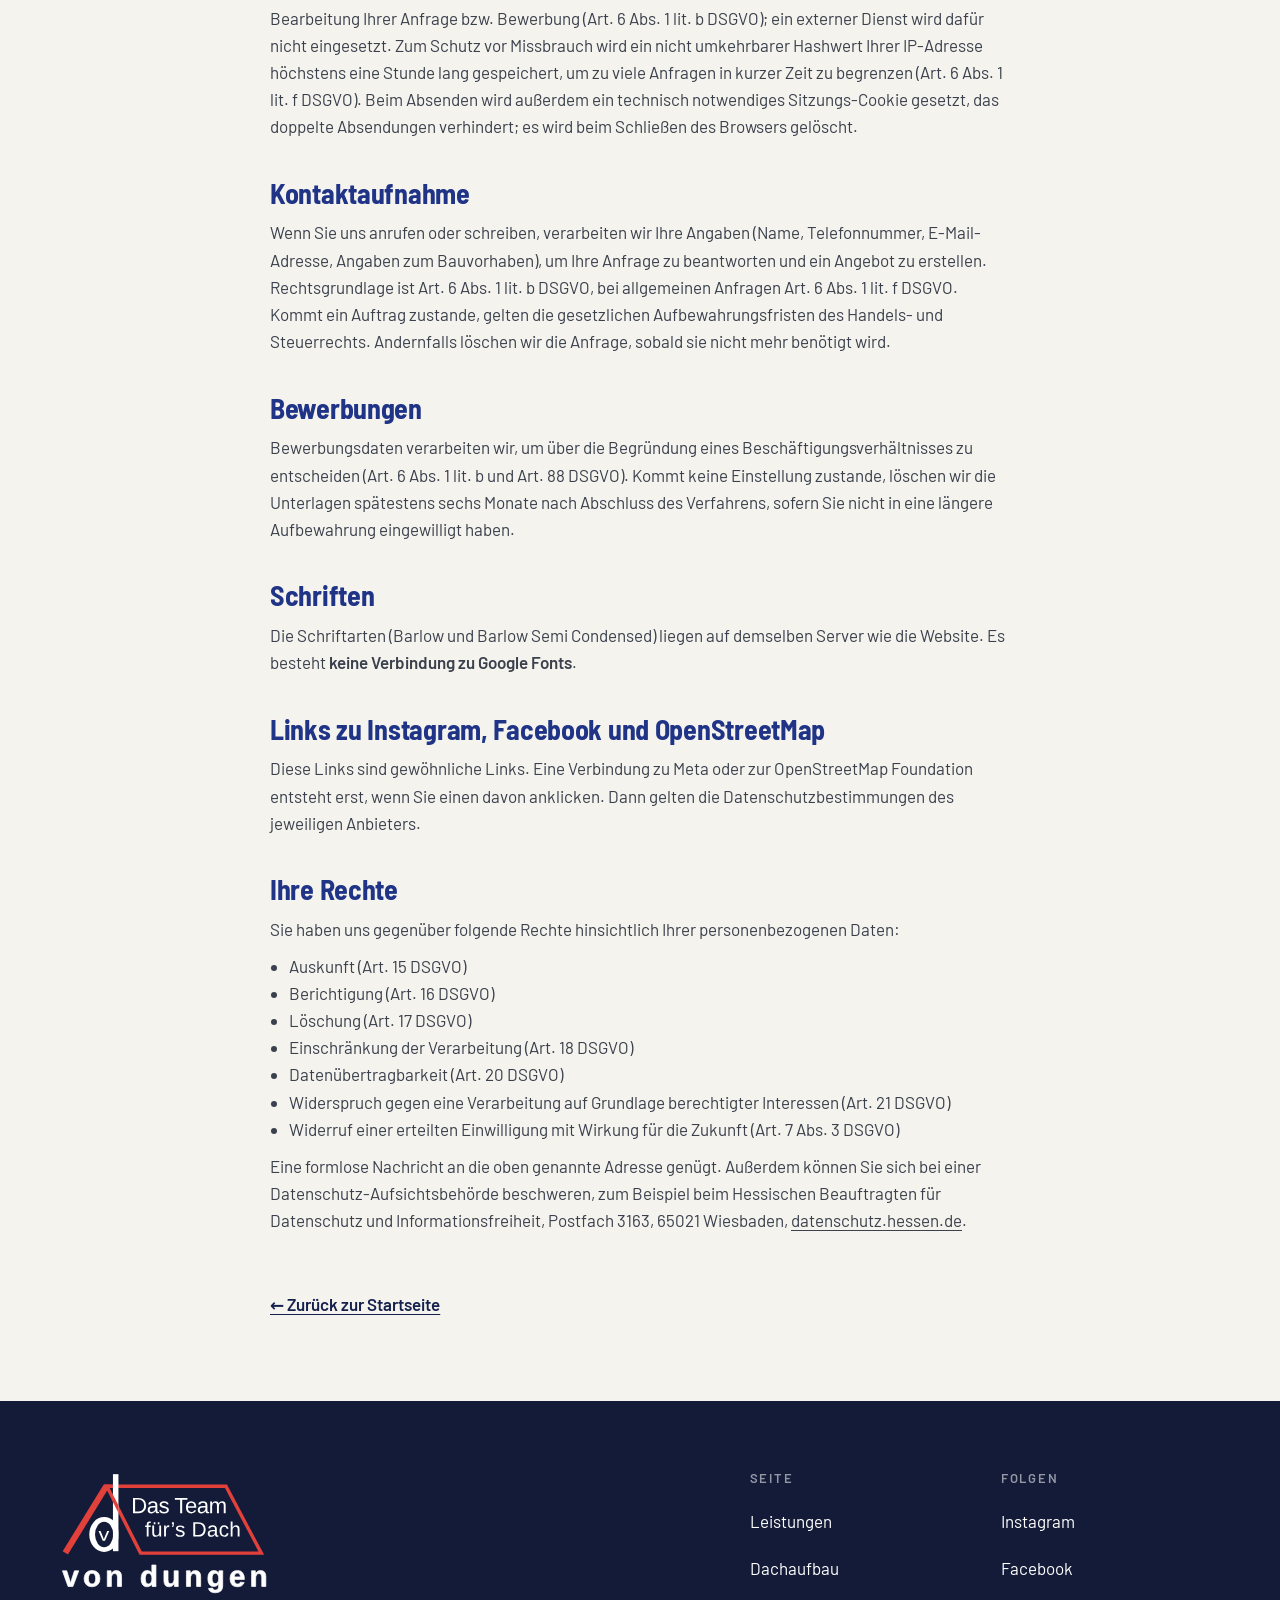
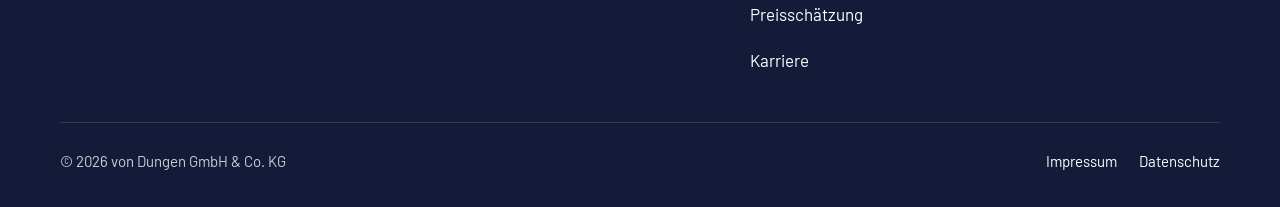
==== commit fd34aaf0: "Kontaktformular: PHP-Versand statt Mail-App kontakt.php mit Honigtopf, Zeitprüfung, Ratenbremse und " ====
--- a/datenschutz.html
+++ b/datenschutz.html
@@ -11,7 +11,7 @@
 <link rel="icon" href="favicon.svg" type="image/svg+xml" />
 <link rel="preload" href="assets/fonts/barlow-semi-condensed-700.woff2" as="font" type="font/woff2" crossorigin />
 <link rel="preload" href="assets/fonts/barlow-400.woff2" as="font" type="font/woff2" crossorigin />
-<link rel="stylesheet" href="assets/css/style.css?v=2026-09-16-7" />
+<link rel="stylesheet" href="assets/css/style.css?v=2026-09-16-10" />
 </head>
 <body>
 
@@ -106,10 +106,7 @@
 
     <h2>Anfrage- und Bewerbungsformular</h2>
     <p>
-      Die Formulare auf dieser Website übertragen Ihre Eingaben <strong>nicht</strong> an einen
-      Server. Sie setzen Ihre Angaben nur in Ihrem Browser zu einer E-Mail zusammen und öffnen
-      damit Ihr E-Mail-Programm. Abgeschickt wird die Nachricht erst, wenn Sie dort selbst auf
-      „Senden“ klicken.
+      Wenn Sie das Anfrage- oder Bewerbungsformular nutzen, werden Ihre Angaben an unseren Webserver übertragen und von dort per E-Mail an uns weitergeleitet. Wir verwenden sie ausschließlich zur Bearbeitung Ihrer Anfrage bzw. Bewerbung (Art. 6 Abs. 1 lit. b DSGVO); ein externer Dienst wird dafür nicht eingesetzt. Zum Schutz vor Missbrauch wird ein nicht umkehrbarer Hashwert Ihrer IP-Adresse höchstens eine Stunde lang gespeichert, um zu viele Anfragen in kurzer Zeit zu begrenzen (Art. 6 Abs. 1 lit. f DSGVO). Beim Absenden wird außerdem ein technisch notwendiges Sitzungs-Cookie gesetzt, das doppelte Absendungen verhindert; es wird beim Schließen des Browsers gelöscht.
     </p>
 
     <h2>Kontaktaufnahme</h2>
@@ -199,6 +196,6 @@
   </div>
 </footer>
 
-<script src="assets/js/main.js?v=2026-09-16-7"></script>
+<script src="assets/js/main.js?v=2026-09-16-10"></script>
 </body>
 </html>
--- a/assets/css/style.css
+++ b/assets/css/style.css
@@ -231,6 +231,7 @@
   vector-effect: non-scaling-stroke; stroke-linejoin: round; stroke-linecap: round;
 }
 .l--fein { stroke-width: .8px; }
+.l--ansicht { stroke-opacity: .7; }   /* hinter der Schnittebene */
 .l--boden { stroke-width: 2px; }
 .l--daemm { stroke-width: .9px; }
 .l--strich { stroke-dasharray: 5 4; stroke-width: .9px; }
@@ -514,7 +515,7 @@
 .karriere-held h1 { font-size: clamp(2.8rem, 1.6rem + 4.4vw, 5.2rem); margin-top: 1rem; line-height: .97; }
 .karriere-held p { margin-top: 1.3rem; font-size: clamp(1.1rem, 1rem + .35vw, 1.3rem); color: var(--grau); max-width: 38rem; }
 .karriere-held .held__knoepfe { margin-top: 1.8rem; }
-.karriere-held__zeichnung { --schicht-standard: #b3bad0; --farbe-bestand: #d2d7e4; --farbe-wartung: var(--rot); }
+.karriere-held__zeichnung { --schicht-standard: #b3bad0; --farbe-bestand: #d2d7e4; --farbe-ziegel: var(--rot); }
 @media (max-width: 900px) { .karriere-held__in { grid-template-columns: 1fr; } }
 
 .aufgaben { display: grid; grid-template-columns: repeat(3, minmax(0, 1fr)); gap: 1rem; list-style: none; margin: 0; padding: 0; }
@@ -602,7 +603,7 @@
   /* Preis und Anfrage stehen am Handy schon in der Anrufleiste unten */
   .held__knoepfe { display: none; }
   .held__zeichnung { margin: 1.4rem calc(var(--rand) * -1) 0; overflow: hidden; }
-  .held__zeichnung .schnitt-held { width: 124%; max-width: none; margin-left: -9%; }
+  .held__zeichnung .schnitt-held { width: 100%; }
   .held__fuss { display: none; }
   .held__bildtext { display: none; }
 
